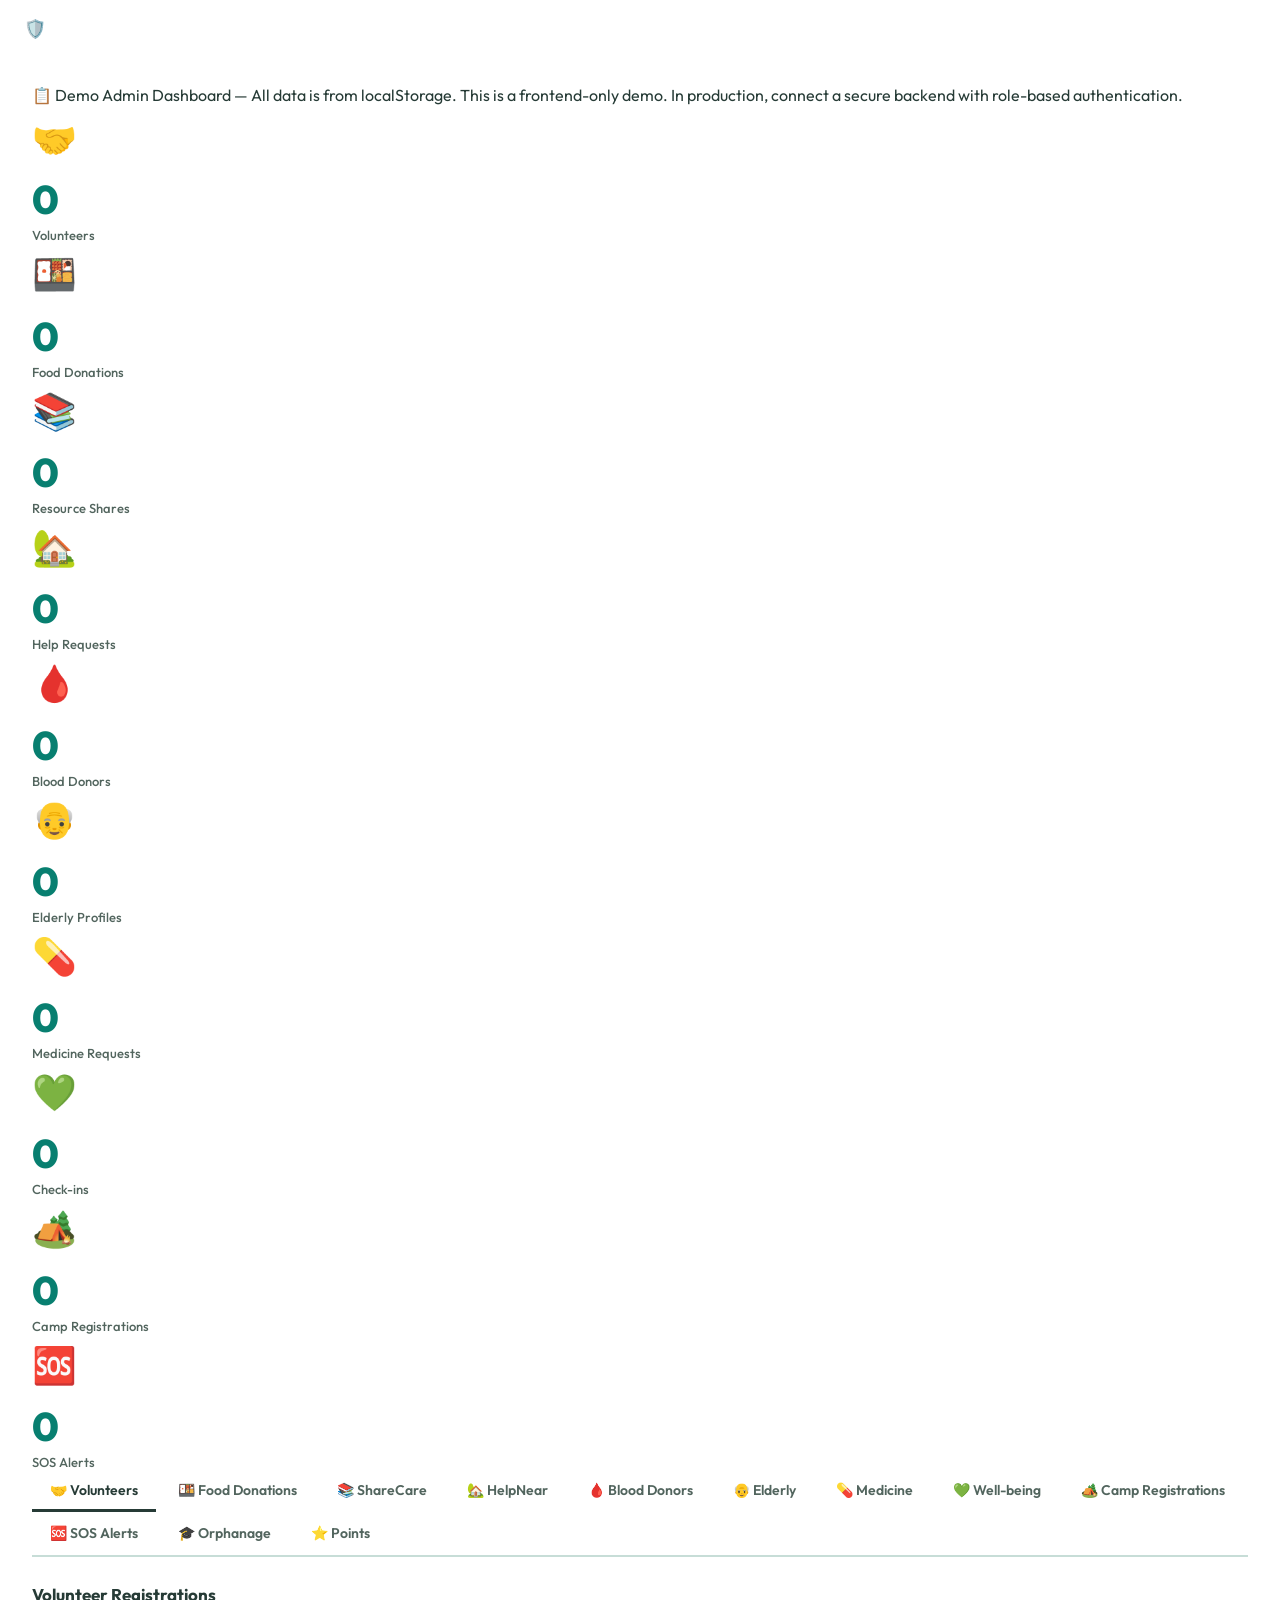
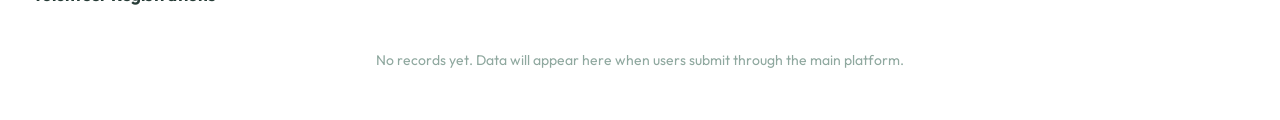
==== admin.html @ 33af8a4d "Add files via upload" ====
<!DOCTYPE html>
<html lang="en">
<head>
    <meta charset="UTF-8">
    <meta name="viewport" content="width=device-width, initial-scale=1.0">
    <title>Admin Dashboard — Community Connect+</title>
    <link href="https://fonts.googleapis.com/css2?family=Outfit:wght@400;600;700;800&display=swap" rel="stylesheet">
    <link rel="stylesheet" href="style.css">
    <style>
        body { background: var(--background); }
        .admin-topbar {
            background: var(--primary-dark);
            color: var(--white);
            padding: 14px 24px;
            display: flex;
            align-items: center;
            justify-content: space-between;
            gap: 16px;
        }
        .admin-topbar h1 { font-size: 18px; font-weight: 800; }
        .admin-topbar a { color: rgba(255,255,255,0.75); text-decoration: none; font-size: 13px; }
        .admin-topbar a:hover { color: var(--secondary); }
        .tab-nav {
            display: flex;
            gap: 4px;
            flex-wrap: wrap;
            margin-bottom: 24px;
            border-bottom: 2px solid var(--gray-200);
            padding-bottom: 2px;
        }
        .tab-btn {
            background: none;
            border: none;
            padding: 10px 18px;
            font-size: 14px;
            font-weight: 600;
            color: var(--gray-600);
            cursor: pointer;
            font-family: var(--font);
            border-bottom: 3px solid transparent;
            margin-bottom: -2px;
            transition: all var(--transition);
        }
        .tab-btn:hover { color: var(--primary); }
        .tab-btn.active { color: var(--primary); border-bottom-color: var(--primary); }
        .tab-panel { display: none; }
        .tab-panel.active { display: block; }
        .record-row {
            display: flex;
            align-items: center;
            gap: 12px;
            padding: 11px 0;
            border-bottom: 1px solid var(--gray-100);
            font-size: 14px;
        }
        .record-row:last-child { border-bottom: none; }
        .record-row .rr-name { font-weight: 600; color: var(--text); min-width: 140px; }
        .record-row .rr-detail { flex: 1; color: var(--gray-600); font-size: 13px; }
        .record-row .rr-date { color: var(--gray-400); font-size: 12px; white-space: nowrap; }
        .status-select {
            padding: 4px 8px;
            border-radius: var(--radius-sm);
            border: 1.5px solid var(--gray-200);
            font-family: var(--font);
            font-size: 12px;
            color: var(--text);
            background: var(--white);
            cursor: pointer;
        }
        .status-select:focus { outline: none; border-color: var(--primary); }
        .empty-records { color: var(--gray-400); text-align: center; padding: 24px; font-size: 14px; }
        .section-heading { font-size: 17px; font-weight: 700; color: var(--primary); margin-bottom: 16px; }
    </style>
</head>
<body>

    <div class="admin-topbar">
        <h1>🛡️ Community Connect+ — Admin Dashboard</h1>
        <a href="index.html">← Back to Main Site</a>
    </div>

    <div class="admin-content" style="padding:24px 32px;">

        <div class="demo-banner">
            📋 Demo Admin Dashboard — All data is from localStorage. This is a frontend-only demo. In production, connect a secure backend with role-based authentication.
        </div>

        <!-- Summary Stats -->
        <div class="admin-stats-grid" id="adminStats"></div>

        <!-- Tab Navigation -->
        <div class="tab-nav" id="adminTabs">
            <button class="tab-btn active" data-tab="volunteers">🤝 Volunteers</button>
            <button class="tab-btn" data-tab="food">🍱 Food Donations</button>
            <button class="tab-btn" data-tab="share">📚 ShareCare</button>
            <button class="tab-btn" data-tab="help">🏡 HelpNear</button>
            <button class="tab-btn" data-tab="blood">🩸 Blood Donors</button>
            <button class="tab-btn" data-tab="elderly">👴 Elderly</button>
            <button class="tab-btn" data-tab="medicine">💊 Medicine</button>
            <button class="tab-btn" data-tab="wellbeing">💚 Well-being</button>
            <button class="tab-btn" data-tab="camps">🏕️ Camp Registrations</button>
            <button class="tab-btn" data-tab="sos">🆘 SOS Alerts</button>
            <button class="tab-btn" data-tab="orphanEdu">🎓 Orphanage</button>
            <button class="tab-btn" data-tab="points">⭐ Points</button>
        </div>

        <div id="tabContent"></div>

    </div>

    <script>
    "use strict";

    const STORAGE_KEYS = {
        volunteers: "cc_volunteers", food: "cc_food", share: "cc_share",
        help: "cc_help", blood: "cc_blood", elderly: "cc_elderly",
        medicine: "cc_medicine", wellbeing: "cc_wellbeing",
        campRegs: "cc_camp_registrations", sos: "cc_sos",
        orphanEdu: "cc_orphan_edu", orphanAct: "cc_orphan_act",
        points: "cc_points", activity: "cc_activity"
    };

    function getStore(key) {
        try { return JSON.parse(localStorage.getItem(key)) || []; } catch { return []; }
    }
    function setStore(key, data) {
        try { localStorage.setItem(key, JSON.stringify(data)); } catch {}
    }
    function getObj(key) {
        try { return JSON.parse(localStorage.getItem(key)) || {}; } catch { return {}; }
    }

    function escapeHtml(str) {
        return String(str || "")
            .replace(/&/g, "&amp;").replace(/</g, "&lt;")
            .replace(/>/g, "&gt;").replace(/"/g, "&quot;");
    }

    function formatDate(iso) {
        try { return new Date(iso).toLocaleDateString("en-IN", { day: "2-digit", month: "short", year: "numeric" }); }
        catch { return iso || "—"; }
    }

    function statusBadge(status) {
        const cls = {
            "Active": "status-available", "Open": "status-open", "Available": "status-available",
            "Pending": "status-pending", "Pending Pickup": "status-pending",
            "Volunteer Assigned": "status-assigned", "Assigned": "status-assigned",
            "In Progress": "status-progress", "Completed": "status-completed",
            "Collected": "status-collected", "Requested": "status-requested",
            "Verified": "status-verified", "Delivered": "status-delivered",
            "Alert Sent": "status-progress", "Under Review": "status-assigned"
        }[status] || "status-pending";
        return `<span class="status-badge ${cls}">${escapeHtml(status)}</span>`;
    }

    // Statuses per module
    const STATUS_OPTIONS = {
        volunteers: ["Active", "Inactive", "Suspended"],
        food:       ["Available", "Requested", "Collected", "Completed"],
        share:      ["Available", "Requested", "Reserved", "Donated"],
        help:       ["Open", "Under Review", "Volunteer Assigned", "In Progress", "Completed", "Cancelled"],
        blood:      ["Active", "Contacted", "Donated", "Inactive"],
        elderly:    ["Active", "Needs Attention", "Inactive"],
        medicine:   ["Pending", "Verified", "Assigned", "Delivered", "Cancelled"],
        wellbeing:  ["Recorded", "Flagged", "Responded"],
        campRegs:   ["Registered", "Attended", "Absent", "Cancelled"],
        sos:        ["Alert Sent", "Responded", "Resolved"],
        orphanEdu:  ["Pending", "Confirmed", "Completed"]
    };

    function renderTable(dataKey, storeKey, columns) {
        const records = getStore(storeKey);
        if (records.length === 0) {
            return '<p class="empty-records">No records yet. Data will appear here when users submit through the main platform.</p>';
        }
        const statuses = STATUS_OPTIONS[dataKey] || [];
        return `
            <div class="admin-table-wrap">
                <table class="admin-table">
                    <thead>
                        <tr>
                            ${columns.map(c => `<th>${c.label}</th>`).join("")}
                            ${statuses.length ? "<th>Status</th><th>Action</th>" : ""}
                        </tr>
                    </thead>
                    <tbody>
                        ${records.map((r, i) => `
                            <tr>
                                ${columns.map(c => `<td>${escapeHtml(c.key === "date" ? formatDate(r[c.key]) : (r[c.key] || "—"))}</td>`).join("")}
                                ${statuses.length ? `
                                    <td>${statusBadge(r.status || "Pending")}</td>
                                    <td>
                                        <select class="status-select" onchange="updateStatus('${storeKey}', ${i}, this.value)">
                                            ${statuses.map(s => `<option value="${s}" ${(r.status || "") === s ? "selected" : ""}>${s}</option>`).join("")}
                                        </select>
                                    </td>
                                ` : ""}
                            </tr>
                        `).join("")}
                    </tbody>
                </table>
                <p style="font-size:12px;color:var(--gray-400);margin-top:12px;">${records.length} record(s) found</p>
            </div>
        `;
    }

    function updateStatus(storeKey, index, newStatus) {
        const records = getStore(storeKey);
        if (records[index]) {
            records[index].status = newStatus;
            records[index].lastUpdated = new Date().toISOString();
            setStore(storeKey, records);
            showAdminToast(`✅ Status updated to: ${newStatus}`);
            renderActiveTab();
        }
    }

    function showAdminToast(msg) {
        let toast = document.getElementById("adminToast");
        if (!toast) {
            toast = document.createElement("div");
            toast.id = "adminToast";
            toast.style.cssText = "position:fixed;bottom:24px;right:24px;background:#2E7D32;color:#fff;padding:12px 20px;border-radius:8px;font-weight:600;font-size:14px;z-index:9999;";
            document.body.appendChild(toast);
        }
        toast.textContent = msg;
        toast.style.opacity = "1";
        setTimeout(() => { toast.style.opacity = "0"; }, 3000);
    }

    const TAB_CONFIGS = {
        volunteers: {
            label: "Volunteer Registrations",
            storeKey: STORAGE_KEYS.volunteers,
            dataKey: "volunteers",
            columns: [
                { label: "Name", key: "name" },
                { label: "Skills", key: "skills" },
                { label: "Availability", key: "availability" },
                { label: "Location", key: "location" },
                { label: "Date", key: "date" }
            ]
        },
        food: {
            label: "Food Donations",
            storeKey: STORAGE_KEYS.food,
            dataKey: "food",
            columns: [
                { label: "Name", key: "name" },
                { label: "Food Type", key: "foodType" },
                { label: "Quantity", key: "quantity" },
                { label: "Pickup Time", key: "pickupTime" },
                { label: "Ref Code", key: "refCode" },
                { label: "Date", key: "date" }
            ]
        },
        share: {
            label: "ShareCare Donations",
            storeKey: STORAGE_KEYS.share,
            dataKey: "share",
            columns: [
                { label: "Name", key: "name" },
                { label: "Item Type", key: "itemType" },
                { label: "Condition", key: "condition" },
                { label: "Location", key: "location" },
                { label: "Date", key: "date" }
            ]
        },
        help: {
            label: "HelpNear Requests",
            storeKey: STORAGE_KEYS.help,
            dataKey: "help",
            columns: [
                { label: "Name", key: "name" },
                { label: "Type", key: "helpType" },
                { label: "Category", key: "category" },
                { label: "Urgency", key: "urgency" },
                { label: "Location", key: "location" },
                { label: "Date", key: "date" }
            ]
        },
        blood: {
            label: "Blood Donor Registrations",
            storeKey: STORAGE_KEYS.blood,
            dataKey: "blood",
            columns: [
                { label: "Name", key: "name" },
                { label: "Blood Group", key: "bloodGroup" },
                { label: "Type", key: "type" },
                { label: "Location", key: "location" },
                { label: "Date", key: "date" }
            ]
        },
        elderly: {
            label: "Elderly Profiles",
            storeKey: STORAGE_KEYS.elderly,
            dataKey: "elderly",
            columns: [
                { label: "Name", key: "name" },
                { label: "Age", key: "age" },
                { label: "Location", key: "location" },
                { label: "Needs", key: "needs" },
                { label: "Date", key: "date" }
            ]
        },
        medicine: {
            label: "Medicine Assistance Requests",
            storeKey: STORAGE_KEYS.medicine,
            dataKey: "medicine",
            columns: [
                { label: "Name", key: "name" },
                { label: "Medicines", key: "medicines" },
                { label: "Urgency", key: "urgency" },
                { label: "Location", key: "location" },
                { label: "Date", key: "date" }
            ]
        },
        wellbeing: {
            label: "Daily Well-being Check-ins",
            storeKey: STORAGE_KEYS.wellbeing,
            dataKey: "wellbeing",
            columns: [
                { label: "Name", key: "name" },
                { label: "Response", key: "response" },
                { label: "Date", key: "date" }
            ]
        },
        camps: {
            label: "Medical Camp Registrations",
            storeKey: STORAGE_KEYS.campRegs,
            dataKey: "campRegs",
            columns: [
                { label: "Name", key: "name" },
                { label: "Camp", key: "campName" },
                { label: "Phone", key: "phone" },
                { label: "Date", key: "date" }
            ]
        },
        sos: {
            label: "SOS Alerts",
            storeKey: STORAGE_KEYS.sos,
            dataKey: "sos",
            columns: [
                { label: "Name", key: "name" },
                { label: "Location", key: "location" },
                { label: "Description", key: "description" },
                { label: "Date", key: "date" }
            ]
        },
        orphanEdu: {
            label: "Orphanage Support",
            storeKey: STORAGE_KEYS.orphanEdu,
            dataKey: "orphanEdu",
            columns: [
                { label: "Sponsor", key: "name" },
                { label: "Sponsorship Type", key: "sponsorshipType" },
                { label: "Note", key: "note" },
                { label: "Date", key: "date" }
            ]
        },
        points: {
            label: "Kindness Points",
            storeKey: STORAGE_KEYS.points,
            dataKey: "points",
            columns: []
        }
    };

    let activeTab = "volunteers";

    function renderActiveTab() {
        const content = document.getElementById("tabContent");
        const cfg = TAB_CONFIGS[activeTab];
        if (!cfg) return;
        if (activeTab === "points") {
            content.innerHTML = renderPointsTable();
        } else {
            content.innerHTML = `<h3 class="section-heading">${cfg.label}</h3>` + renderTable(cfg.dataKey, cfg.storeKey, cfg.columns);
        }
        // Re-attach status selects
    }

    function renderPointsTable() {
        const pts = getObj(STORAGE_KEYS.points);
        const users = Object.entries(pts)
            .filter(([k]) => k !== "__dup")
            .map(([, v]) => v)
            .sort((a, b) => b.total - a.total);
        if (users.length === 0) return '<p class="empty-records">No kindness points records yet.</p>';
        return `
            <h3 class="section-heading">⭐ Kindness Points Leaderboard (All Time)</h3>
            <div class="admin-table-wrap">
                <table class="admin-table">
                    <thead><tr><th>Rank</th><th>Name</th><th>Total Points</th><th>Activities</th></tr></thead>
                    <tbody>
                        ${users.map((u, i) => `
                            <tr>
                                <td>${i < 3 ? ["🥇","🥈","🥉"][i] : "#" + (i+1)}</td>
                                <td><strong>${escapeHtml(u.displayName)}</strong></td>
                                <td><strong style="color:var(--primary);">${u.total}</strong></td>
                                <td>${(u.history || []).length}</td>
                            </tr>
                        `).join("")}
                    </tbody>
                </table>
                <p style="font-size:12px;color:var(--gray-400);margin-top:12px;">${users.length} participant(s)</p>
            </div>
        `;
    }

    function renderAdminStats() {
        const statsEl = document.getElementById("adminStats");
        if (!statsEl) return;
        const stats = [
            { label: "Volunteers", value: getStore(STORAGE_KEYS.volunteers).length, icon: "🤝" },
            { label: "Food Donations", value: getStore(STORAGE_KEYS.food).length, icon: "🍱" },
            { label: "Resource Shares", value: getStore(STORAGE_KEYS.share).length, icon: "📚" },
            { label: "Help Requests", value: getStore(STORAGE_KEYS.help).length, icon: "🏡" },
            { label: "Blood Donors", value: getStore(STORAGE_KEYS.blood).length, icon: "🩸" },
            { label: "Elderly Profiles", value: getStore(STORAGE_KEYS.elderly).length, icon: "👴" },
            { label: "Medicine Requests", value: getStore(STORAGE_KEYS.medicine).length, icon: "💊" },
            { label: "Check-ins", value: getStore(STORAGE_KEYS.wellbeing).length, icon: "💚" },
            { label: "Camp Registrations", value: getStore(STORAGE_KEYS.campRegs).length, icon: "🏕️" },
            { label: "SOS Alerts", value: getStore(STORAGE_KEYS.sos).length, icon: "🆘" }
        ];
        statsEl.innerHTML = stats.map(s => `
            <div class="admin-stat-card">
                <div class="dash-icon">${s.icon}</div>
                <div class="dash-num">${s.value}</div>
                <div class="dash-label">${s.label}</div>
            </div>
        `).join("");
    }

    function setupAdminTabs() {
        document.querySelectorAll(".tab-btn").forEach(btn => {
            btn.addEventListener("click", function() {
                document.querySelectorAll(".tab-btn").forEach(b => b.classList.remove("active"));
                this.classList.add("active");
                activeTab = this.dataset.tab;
                renderActiveTab();
            });
        });
    }

    // Expose updateStatus globally for inline onchange
    window.updateStatus = updateStatus;

    document.addEventListener("DOMContentLoaded", function() {
        renderAdminStats();
        setupAdminTabs();
        renderActiveTab();
    });
    </script>

</body>
</html>
---- style.css ----
/* ===================================================
   COMMUNITY CONNECT — style.css
   Theme: Teal + Warm Yellow + Charcoal
   =================================================== */

/* ---- CSS Variables (Design Tokens) ---- */
:root {
    --teal:        #087f70;
    --teal-dark:   #065e53;
    --teal-light:  #e0f5f2;
    --teal-mid:    #53b5a8;
    --yellow:      #e4a11b;
    --yellow-light:#fff8e7;
    --yellow-dark: #b47c0f;
    --charcoal:    #263b36;
    --charcoal-light: #3d5650;
    --white:       #ffffff;
    --gray-50:     #f3faf7;
    --gray-100:    #e6f5ef;
    --gray-200:    #c7ddd7;
    --gray-400:    #8fa89f;
    --gray-600:    #52655e;
    --danger:      #d63031;
    --success:     #00b894;
    --shadow-sm:   0 2px 8px rgba(0,0,0,0.08);
    --shadow-md:   0 4px 20px rgba(0,0,0,0.10);
    --shadow-lg:   0 8px 40px rgba(0,0,0,0.14);
    --radius:      14px;
    --radius-sm:   8px;
    --radius-lg:   20px;
    --transition:  0.25s cubic-bezier(0.4, 0, 0.2, 1);
    --font:        'Outfit', Arial, Helvetica, sans-serif;
}

/* ---- Dark Mode Variables ---- */
body.dark-mode {
    --white:       #1a2420;
    --gray-50:     #111c19;
    --gray-100:    #1d2d29;
    --gray-200:    #2e4038;
    --charcoal:    #e6f5ef;
    --charcoal-light: #c7ddd7;
    --gray-600:    #8fa89f;
    --shadow-sm:   0 2px 8px rgba(0,0,0,0.30);
    --shadow-md:   0 4px 20px rgba(0,0,0,0.35);
    --shadow-lg:   0 8px 40px rgba(0,0,0,0.40);
}

/* ---- Elderly Mode ---- */
body.elderly-mode {
    font-size: 120% !important;
    line-height: 1.9 !important;
}
body.elderly-mode .button,
body.elderly-mode button {
    font-size: 1.1rem !important;
    padding: 14px 24px !important;
    min-height: 52px !important;
}
body.elderly-mode input,
body.elderly-mode select,
body.elderly-mode textarea {
    font-size: 1.1rem !important;
    padding: 14px !important;
}
body.elderly-mode label {
    font-size: 1.05rem !important;
}
body.elderly-mode .card h3 {
    font-size: 1.4rem !important;
}
body.elderly-mode nav a {
    font-size: 1.1rem !important;
}

/* ---- Base Reset ---- */
*, *::before, *::after {
    margin: 0;
    padding: 0;
    box-sizing: border-box;
}

html {
    scroll-behavior: smooth;
    scroll-padding-top: 80px;
}

body {
    font-family: var(--font);
    background: var(--gray-50);
    color: var(--charcoal);
    line-height: 1.65;
    overflow-x: hidden;
    transition: background var(--transition), color var(--transition);
}

img { max-width: 100%; display: block; }

/* ---- Skip Link ---- */
.skip-link {
    position: absolute;
    top: -50px;
    left: 16px;
    background: var(--teal);
    color: var(--white);
    padding: 10px 18px;
    border-radius: var(--radius-sm);
    font-weight: 700;
    z-index: 9999;
    transition: top 0.2s;
    text-decoration: none;
}
.skip-link:focus { top: 16px; }

/* ---- Focus Styles ---- */
:focus-visible {
    outline: 3px solid var(--yellow);
    outline-offset: 3px;
    border-radius: 4px;
}

/* ====================================================
   TOP BAR
   ==================================================== */
.top-bar {
    background: var(--charcoal);
    color: var(--white);
    display: flex;
    align-items: center;
    justify-content: space-between;
    padding: 8px 5%;
    font-size: 13px;
    flex-wrap: wrap;
    gap: 8px;
}
body.dark-mode .top-bar {
    background: #0a1512;
}
.top-bar-text {
    opacity: 0.85;
    font-weight: 500;
}
.top-bar-controls {
    display: flex;
    gap: 8px;
}
.elderly-btn, .dark-btn {
    background: rgba(255,255,255,0.12);
    color: var(--white);
    border: 1px solid rgba(255,255,255,0.25);
    border-radius: 20px;
    padding: 5px 14px;
    font-size: 12px;
    cursor: pointer;
    transition: background var(--transition);
    font-family: var(--font);
}
.elderly-btn:hover, .dark-btn:hover {
    background: rgba(255,255,255,0.22);
}
.elderly-btn.active, .dark-btn.active {
    background: var(--yellow);
    color: #1a1a1a;
    border-color: var(--yellow);
    font-weight: 700;
}

/* ====================================================
   HEADER / NAVIGATION
   ==================================================== */
header {
    background: var(--teal);
    color: var(--white);
    padding: 0 5%;
    display: flex;
    justify-content: space-between;
    align-items: center;
    gap: 16px;
    position: sticky;
    top: 0;
    z-index: 900;
    box-shadow: 0 2px 16px rgba(0,0,0,0.18);
    min-height: 64px;
}
.logo-link {
    text-decoration: none;
    color: var(--white);
}
header h1 {
    font-size: 22px;
    font-weight: 800;
    letter-spacing: -0.3px;
    white-space: nowrap;
}
nav {
    display: flex;
    flex-wrap: wrap;
    gap: 4px;
    align-items: center;
}
nav a {
    color: rgba(255,255,255,0.9);
    text-decoration: none;
    font-weight: 600;
    font-size: 14px;
    padding: 8px 14px;
    border-radius: var(--radius-sm);
    transition: background var(--transition), color var(--transition);
}
nav a:hover {
    background: rgba(255,255,255,0.15);
    color: var(--white);
}
/* Hamburger */
.hamburger {
    display: none;
    flex-direction: column;
    justify-content: space-between;
    width: 28px;
    height: 20px;
    background: none;
    border: none;
    cursor: pointer;
    padding: 0;
}
.hamburger span {
    display: block;
    height: 3px;
    background: var(--white);
    border-radius: 3px;
    transition: all 0.3s;
}

/* ====================================================
   HERO SECTION
   ==================================================== */
.hero {
    min-height: 90vh;
    display: flex;
    align-items: center;
    justify-content: center;
    text-align: center;
    padding: 80px 20px;
    background: linear-gradient(135deg, #044e45 0%, #087f70 40%, #0aaf9a 70%, #53b5a8 100%);
    position: relative;
    overflow: hidden;
}
.hero-bg-shapes {
    position: absolute;
    inset: 0;
    pointer-events: none;
}
.shape {
    position: absolute;
    border-radius: 50%;
    opacity: 0.08;
}
.shape-1 {
    width: 600px; height: 600px;
    background: var(--yellow);
    top: -200px; right: -100px;
    animation: float1 8s ease-in-out infinite;
}
.shape-2 {
    width: 350px; height: 350px;
    background: var(--white);
    bottom: -100px; left: -80px;
    animation: float2 10s ease-in-out infinite;
}
.shape-3 {
    width: 200px; height: 200px;
    background: var(--yellow);
    top: 40%; left: 15%;
    animation: float1 12s ease-in-out infinite reverse;
}
@keyframes float1 {
    0%, 100% { transform: translateY(0) rotate(0deg); }
    50% { transform: translateY(-30px) rotate(5deg); }
}
@keyframes float2 {
    0%, 100% { transform: translateY(0) rotate(0deg); }
    50% { transform: translateY(25px) rotate(-5deg); }
}
.hero-content {
    max-width: 820px;
    position: relative;
    z-index: 1;
}
.hero-badge {
    display: inline-block;
    background: rgba(255,255,255,0.15);
    color: var(--white);
    border: 1px solid rgba(255,255,255,0.30);
    border-radius: 30px;
    padding: 7px 22px;
    font-size: 14px;
    font-weight: 600;
    margin-bottom: 24px;
    backdrop-filter: blur(4px);
    letter-spacing: 0.5px;
}
.hero-content h2 {
    font-size: clamp(34px, 5.5vw, 58px);
    color: var(--white);
    margin-bottom: 20px;
    line-height: 1.15;
    font-weight: 800;
    letter-spacing: -1px;
}
.hero-highlight {
    color: var(--yellow);
    text-shadow: 0 0 30px rgba(228,161,27,0.4);
}
.hero-content p {
    font-size: clamp(16px, 2vw, 20px);
    color: rgba(255,255,255,0.88);
    margin-bottom: 36px;
    max-width: 600px;
    margin-left: auto;
    margin-right: auto;
}
.hero-buttons {
    display: flex;
    gap: 16px;
    justify-content: center;
    flex-wrap: wrap;
    margin-bottom: 52px;
}
.hero-stats {
    display: flex;
    justify-content: center;
    gap: 48px;
    flex-wrap: wrap;
}
.stat {
    display: flex;
    flex-direction: column;
    align-items: center;
}
.stat-num {
    font-size: 38px;
    font-weight: 800;
    color: var(--yellow);
    line-height: 1;
    transition: all 0.5s;
}
.stat-label {
    font-size: 13px;
    color: rgba(255,255,255,0.75);
    margin-top: 6px;
    font-weight: 500;
    text-transform: uppercase;
    letter-spacing: 1px;
}

/* ====================================================
   BUTTONS
   ==================================================== */
.button {
    display: inline-flex;
    align-items: center;
    justify-content: center;
    gap: 8px;
    background: var(--teal);
    color: var(--white);
    padding: 12px 22px;
    border: none;
    border-radius: var(--radius-sm);
    font-size: 15px;
    font-weight: 600;
    text-decoration: none;
    cursor: pointer;
    transition: all var(--transition);
    font-family: var(--font);
    letter-spacing: 0.2px;
    white-space: nowrap;
}
.button:hover {
    background: var(--teal-dark);
    transform: translateY(-2px);
    box-shadow: 0 6px 20px rgba(8,127,112,0.35);
}
.button:active {
    transform: translateY(0);
}
.button-primary {
    background: var(--yellow);
    color: #1a1a1a;
}
.button-primary:hover {
    background: var(--yellow-dark);
    box-shadow: 0 6px 20px rgba(228,161,27,0.40);
}
.button-secondary {
    background: rgba(255,255,255,0.15);
    color: var(--white);
    border: 2px solid rgba(255,255,255,0.60);
    backdrop-filter: blur(4px);
}
.button-secondary:hover {
    background: rgba(255,255,255,0.25);
    box-shadow: none;
}
.button-outline {
    background: transparent;
    color: var(--teal);
    border: 2px solid var(--teal);
}
.button-outline:hover {
    background: var(--teal-light);
    box-shadow: none;
}
body.dark-mode .button-outline {
    color: var(--teal-mid);
    border-color: var(--teal-mid);
}
.btn-danger {
    background: var(--danger) !important;
}
.btn-danger:hover {
    background: #b02020 !important;
}

/* ====================================================
   SECTIONS
   ==================================================== */
.section {
    padding: 80px 6%;
    scroll-margin-top: 30px;
}
.section-inner {
    max-width: 1100px;
    margin: 0 auto;
}
.section-title {
    text-align: center;
    color: var(--teal);
    font-size: clamp(26px, 3.5vw, 36px);
    margin-bottom: 14px;
    font-weight: 800;
    letter-spacing: -0.5px;
}
body.dark-mode .section-title {
    color: var(--teal-mid);
}
.section-subtitle {
    text-align: center;
    color: var(--gray-600);
    font-size: 17px;
    margin-bottom: 40px;
}

/* ====================================================
   ABOUT SECTION
   ==================================================== */
.about-grid {
    display: grid;
    grid-template-columns: 1fr 1fr;
    gap: 50px;
    align-items: center;
    max-width: 1000px;
    margin: 0 auto;
}
.about-text {
    font-size: 17px;
    color: var(--charcoal);
    margin-bottom: 16px;
    line-height: 1.75;
}
body.dark-mode .about-text { color: var(--charcoal); }
.about-values {
    display: flex;
    flex-wrap: wrap;
    gap: 12px;
}
.value-chip {
    background: var(--teal-light);
    color: var(--teal-dark);
    border: 1px solid rgba(8,127,112,0.2);
    border-radius: 30px;
    padding: 8px 18px;
    font-size: 14px;
    font-weight: 600;
    transition: all var(--transition);
}
.value-chip:hover {
    background: var(--teal);
    color: var(--white);
    transform: scale(1.05);
}
body.dark-mode .value-chip {
    background: #1d3530;
    color: var(--teal-mid);
    border-color: #2e5048;
}

/* ====================================================
   SMART HELP MATCHER
   ==================================================== */
.matcher-section {
    background: linear-gradient(135deg, var(--gray-100) 0%, var(--yellow-light) 100%);
}
body.dark-mode .matcher-section {
    background: linear-gradient(135deg, #111c19 0%, #1a1a0d 100%);
}
.matcher-box {
    max-width: 700px;
    margin: 0 auto;
}
.matcher-question {
    font-size: 20px;
    font-weight: 700;
    color: var(--charcoal);
    margin-bottom: 20px;
    text-align: center;
}
.matcher-options {
    display: grid;
    grid-template-columns: 1fr 1fr;
    gap: 12px;
}
.matcher-opt {
    background: var(--white);
    color: var(--charcoal);
    border: 2px solid var(--gray-200);
    border-radius: var(--radius);
    padding: 16px 20px;
    font-size: 15px;
    font-weight: 600;
    cursor: pointer;
    text-align: left;
    transition: all var(--transition);
    font-family: var(--font);
    box-shadow: var(--shadow-sm);
}
.matcher-opt:hover {
    border-color: var(--teal);
    background: var(--teal-light);
    color: var(--teal-dark);
    transform: translateY(-2px);
    box-shadow: var(--shadow-md);
}
.matcher-opt.selected {
    border-color: var(--teal);
    background: var(--teal);
    color: var(--white);
}
body.dark-mode .matcher-opt {
    background: #1d2d29;
    border-color: #2e4038;
    color: var(--charcoal);
}
body.dark-mode .matcher-opt:hover {
    background: #253530;
    border-color: var(--teal-mid);
    color: var(--teal-mid);
}
.matcher-result {
    margin-top: 28px;
    background: var(--white);
    border-radius: var(--radius);
    padding: 0;
    overflow: hidden;
    transition: all var(--transition);
}
.matcher-result:not(:empty) {
    padding: 28px;
    box-shadow: var(--shadow-md);
    border: 2px solid var(--teal-light);
    animation: fadeIn 0.4s ease;
}
body.dark-mode .matcher-result:not(:empty) {
    background: #1d2d29;
    border-color: #2e4038;
}
.matcher-result h3 {
    color: var(--teal);
    font-size: 20px;
    margin-bottom: 10px;
}
.matcher-result p {
    color: var(--charcoal);
    margin-bottom: 16px;
}
.matcher-link {
    display: inline-block;
    background: var(--teal);
    color: var(--white) !important;
    padding: 10px 22px;
    border-radius: var(--radius-sm);
    text-decoration: none;
    font-weight: 600;
    font-size: 14px;
    transition: all var(--transition);
    margin-top: 6px;
}
.matcher-link:hover {
    background: var(--teal-dark);
    transform: translateY(-2px);
}
.matcher-open-btn {
    background: var(--yellow);
    color: #1a1a1a;
    border: none;
    border-radius: var(--radius-sm);
    padding: 10px 22px;
    font-size: 14px;
    font-weight: 600;
    cursor: pointer;
    margin-top: 12px;
    margin-left: 10px;
    transition: all var(--transition);
    font-family: var(--font);
}
.matcher-open-btn:hover {
    background: var(--yellow-dark);
    transform: translateY(-2px);
}

/* ====================================================
   MODULE CARDS
   ==================================================== */
.cards {
    display: grid;
    grid-template-columns: repeat(auto-fit, minmax(240px, 1fr));
    gap: 24px;
}
.card {
    background: var(--white);
    padding: 28px 24px;
    border-radius: var(--radius);
    box-shadow: var(--shadow-sm);
    border: 1px solid var(--gray-100);
    transition: transform var(--transition), box-shadow var(--transition), border-color var(--transition);
    display: flex;
    flex-direction: column;
    position: relative;
    overflow: hidden;
}
.card::before {
    content: '';
    position: absolute;
    top: 0; left: 0; right: 0;
    height: 4px;
    background: var(--teal);
    transform: scaleX(0);
    transform-origin: left;
    transition: transform var(--transition);
}
.card:hover::before { transform: scaleX(1); }
.card:hover {
    transform: translateY(-6px);
    box-shadow: var(--shadow-lg);
    border-color: var(--teal-light);
}
body.dark-mode .card {
    background: #1d2d29;
    border-color: #2e4038;
}
.card-icon {
    font-size: 44px;
    margin-bottom: 14px;
    display: block;
    line-height: 1;
    transition: transform 0.3s;
}
.card:hover .card-icon { transform: scale(1.15) rotate(-5deg); }
.card-badge {
    display: inline-block;
    font-size: 11px;
    font-weight: 700;
    text-transform: uppercase;
    letter-spacing: 1px;
    border-radius: 20px;
    padding: 3px 10px;
    margin-bottom: 10px;
    align-self: flex-start;
}
.volunteer-badge { background: #dff5f2; color: #065e53; }
.food-badge      { background: #fef9e7; color: #8a5e00; }
.share-badge     { background: #e8f4ff; color: #1a5fa8; }
.help-badge      { background: #fde8ec; color: #9b2335; }
.blood-badge     { background: #fde8e8; color: #a82323; }
.card h3 {
    color: var(--charcoal);
    font-size: 20px;
    margin-bottom: 10px;
    font-weight: 700;
}
body.dark-mode .card h3 { color: var(--charcoal); }
.card p {
    color: var(--gray-600);
    font-size: 15px;
    line-height: 1.6;
    margin-bottom: 16px;
    flex: 1;
}
.card-meta {
    display: flex;
    gap: 8px;
    flex-wrap: wrap;
    margin-bottom: 18px;
}
.meta-tag {
    background: var(--gray-100);
    color: var(--gray-600);
    border-radius: 20px;
    padding: 4px 10px;
    font-size: 12px;
    font-weight: 600;
}
body.dark-mode .meta-tag {
    background: #253530;
    color: #8fa89f;
}
.card-btn {
    width: 100%;
    margin-top: auto;
}

/* ====================================================
   HOW IT WORKS
   ==================================================== */
.how-section {
    background: var(--gray-100);
}
body.dark-mode .how-section {
    background: #111c19;
}
.how-steps {
    display: flex;
    align-items: center;
    justify-content: center;
    gap: 0;
    max-width: 1000px;
    margin: 0 auto;
    flex-wrap: wrap;
}
.how-step {
    text-align: center;
    padding: 30px 20px;
    flex: 1;
    min-width: 160px;
}
.step-number {
    font-size: 13px;
    font-weight: 800;
    color: var(--teal);
    letter-spacing: 2px;
    margin-bottom: 10px;
    opacity: 0.7;
}
.step-icon {
    font-size: 42px;
    margin-bottom: 12px;
    display: block;
}
.how-step h3 {
    color: var(--charcoal);
    font-size: 18px;
    margin-bottom: 8px;
    font-weight: 700;
}
.how-step p {
    color: var(--gray-600);
    font-size: 14px;
    line-height: 1.6;
}
.how-connector {
    width: 40px;
    height: 2px;
    background: linear-gradient(to right, var(--teal), var(--yellow));
    border-radius: 2px;
    flex-shrink: 0;
}

/* ====================================================
   KINDNESS POINTS
   ==================================================== */
.kindness-section {
    background: linear-gradient(135deg, var(--charcoal) 0%, var(--charcoal-light) 100%);
}
.kindness-section .section-title {
    color: var(--yellow);
}
.kindness-section .section-subtitle {
    color: rgba(255,255,255,0.7);
}
.kindness-layout {
    display: grid;
    grid-template-columns: 1fr 1fr;
    gap: 32px;
    margin-top: 10px;
}
.kindness-card, .leaderboard-card {
    background: rgba(255,255,255,0.06);
    border: 1px solid rgba(255,255,255,0.12);
    border-radius: var(--radius);
    padding: 32px;
    backdrop-filter: blur(8px);
}
.points-display {
    display: flex;
    justify-content: center;
    margin-bottom: 24px;
}
.points-circle {
    width: 150px;
    height: 150px;
    border-radius: 50%;
    background: conic-gradient(var(--yellow) 0%, rgba(255,255,255,0.1) 0%);
    border: 5px solid var(--yellow);
    display: flex;
    flex-direction: column;
    align-items: center;
    justify-content: center;
    box-shadow: 0 0 40px rgba(228,161,27,0.3);
    transition: all 0.5s;
}
.points-num {
    font-size: 42px;
    font-weight: 800;
    color: var(--yellow);
    line-height: 1;
}
.points-label {
    font-size: 11px;
    color: rgba(255,255,255,0.7);
    text-transform: uppercase;
    letter-spacing: 1px;
    margin-top: 4px;
}
.points-breakdown {
    margin-bottom: 20px;
}
.points-empty {
    color: rgba(255,255,255,0.5);
    text-align: center;
    font-size: 14px;
    padding: 10px 0;
}
.points-item {
    display: flex;
    justify-content: space-between;
    align-items: center;
    padding: 8px 0;
    border-bottom: 1px solid rgba(255,255,255,0.08);
    font-size: 14px;
    color: rgba(255,255,255,0.85);
}
.points-item .pts {
    color: var(--yellow);
    font-weight: 700;
    font-size: 15px;
}
.leaderboard-card h3 {
    color: var(--yellow);
    margin-bottom: 20px;
    font-size: 18px;
}
.leaderboard {
    display: flex;
    flex-direction: column;
    gap: 10px;
}
.leaderboard-item {
    display: flex;
    align-items: center;
    gap: 14px;
    padding: 12px 16px;
    background: rgba(255,255,255,0.06);
    border-radius: var(--radius-sm);
    border: 1px solid rgba(255,255,255,0.08);
    transition: all var(--transition);
}
.leaderboard-item:hover {
    background: rgba(255,255,255,0.10);
    transform: translateX(4px);
}
.lb-rank {
    font-size: 18px;
    font-weight: 800;
    color: rgba(255,255,255,0.4);
    min-width: 28px;
}
.lb-rank-1 { color: gold; }
.lb-rank-2 { color: silver; }
.lb-rank-3 { color: #cd7f32; }
.lb-name {
    flex: 1;
    font-weight: 600;
    color: rgba(255,255,255,0.9);
    font-size: 15px;
}
.lb-points {
    font-size: 16px;
    font-weight: 800;
    color: var(--yellow);
}
.empty-state {
    color: rgba(255,255,255,0.4);
    text-align: center;
    font-size: 14px;
    padding: 16px;
}

/* ====================================================
   IMPACT DASHBOARD
   ==================================================== */
.dashboard-section {
    background: var(--gray-50);
}
body.dark-mode .dashboard-section {
    background: var(--gray-50);
}
.dashboard-grid {
    display: grid;
    grid-template-columns: repeat(auto-fit, minmax(170px, 1fr));
    gap: 20px;
    margin-bottom: 40px;
}
.dash-card {
    background: var(--white);
    border-radius: var(--radius);
    padding: 28px 20px;
    text-align: center;
    box-shadow: var(--shadow-sm);
    border: 1px solid var(--gray-100);
    transition: transform var(--transition), box-shadow var(--transition);
    position: relative;
    overflow: hidden;
}
.dash-card::after {
    content: '';
    position: absolute;
    bottom: 0; left: 0; right: 0;
    height: 3px;
    background: linear-gradient(to right, var(--teal), var(--teal-mid));
}
.dash-card:hover {
    transform: translateY(-4px);
    box-shadow: var(--shadow-md);
}
.dash-total::after {
    background: linear-gradient(to right, var(--yellow), var(--yellow-dark));
}
body.dark-mode .dash-card {
    background: #1d2d29;
    border-color: #2e4038;
}
.dash-icon {
    font-size: 36px;
    margin-bottom: 12px;
    display: block;
}
.dash-num {
    font-size: 40px;
    font-weight: 800;
    color: var(--teal);
    line-height: 1;
    margin-bottom: 8px;
    transition: all 0.5s;
}
.dash-total .dash-num {
    color: var(--yellow-dark);
}
.dash-label {
    font-size: 13px;
    color: var(--gray-600);
    font-weight: 500;
    line-height: 1.3;
}
.activity-feed {
    background: var(--white);
    border-radius: var(--radius);
    padding: 28px;
    box-shadow: var(--shadow-sm);
    border: 1px solid var(--gray-100);
}
body.dark-mode .activity-feed {
    background: #1d2d29;
    border-color: #2e4038;
}
.activity-feed h3 {
    color: var(--charcoal);
    margin-bottom: 16px;
    font-size: 18px;
    font-weight: 700;
}
.feed-list {
    list-style: none;
    display: flex;
    flex-direction: column;
    gap: 10px;
    margin-bottom: 20px;
    max-height: 300px;
    overflow-y: auto;
}
.feed-item {
    display: flex;
    align-items: center;
    gap: 12px;
    padding: 10px 14px;
    background: var(--gray-50);
    border-radius: var(--radius-sm);
    font-size: 14px;
    animation: fadeIn 0.4s ease;
    border-left: 3px solid var(--teal);
}
body.dark-mode .feed-item {
    background: #253530;
    border-left-color: var(--teal-mid);
}
.feed-icon { font-size: 20px; }
.feed-text { flex: 1; color: var(--charcoal); }
.feed-time { color: var(--gray-400); font-size: 12px; white-space: nowrap; }

/* ====================================================
   LOOKUP RESULT
   ==================================================== */
.lookup-result {
    margin-top: 20px;
}
.lookup-found {
    background: var(--teal-light);
    border-radius: var(--radius-sm);
    padding: 18px;
    border: 1px solid rgba(8,127,112,0.2);
}
.lookup-found h3 {
    color: var(--teal-dark);
    margin-bottom: 8px;
}
.lookup-not-found {
    background: #fde8e8;
    border-radius: var(--radius-sm);
    padding: 14px;
    color: var(--danger);
    font-weight: 600;
}

/* ====================================================
   FORM SECTION
   ==================================================== */
.form-box {
    max-width: 600px;
    margin: auto;
    background: var(--white);
    padding: 36px;
    border-radius: var(--radius);
    box-shadow: var(--shadow-md);
    border: 1px solid var(--gray-100);
}
body.dark-mode .form-box {
    background: #1d2d29;
    border-color: #2e4038;
}
.form-box label, .modal label {
    display: block;
    margin-top: 18px;
    font-weight: 700;
    font-size: 14px;
    color: var(--charcoal);
    margin-bottom: 6px;
}
.form-box input,
.form-box select,
.form-box textarea,
.modal input,
.modal select,
.modal textarea {
    display: block;
    width: 100%;
    padding: 12px 14px;
    border: 1.5px solid var(--gray-200);
    border-radius: var(--radius-sm);
    font-size: 15px;
    background: var(--white);
    color: var(--charcoal);
    font-family: var(--font);
    transition: border-color var(--transition), box-shadow var(--transition);
    margin-top: 4px;
}
body.dark-mode .form-box input,
body.dark-mode .form-box select,
body.dark-mode .form-box textarea,
body.dark-mode .modal input,
body.dark-mode .modal select,
body.dark-mode .modal textarea {
    background: #253530;
    border-color: #3a5548;
    color: #d0e8e0;
}
.form-box input:focus,
.form-box select:focus,
.form-box textarea:focus,
.modal input:focus,
.modal select:focus,
.modal textarea:focus {
    outline: none;
    border-color: var(--teal);
    box-shadow: 0 0 0 3px rgba(8,127,112,0.15);
}
.form-box textarea, .modal textarea {
    min-height: 110px;
    resize: vertical;
}
.form-box button[type="submit"], .modal button[type="submit"] {
    margin-top: 24px;
    width: 100%;
    padding: 14px;
    font-size: 16px;
}
#message, .form-msg {
    margin-top: 16px;
    font-weight: 700;
    font-size: 15px;
    padding: 10px 14px;
    border-radius: var(--radius-sm);
    display: none;
}
#message.success, .form-msg.success {
    background: #d4fae8;
    color: #065e53;
    display: block;
}
#message.error, .form-msg.error {
    background: #fde8e8;
    color: var(--danger);
    display: block;
}
.notice {
    max-width: 600px;
    margin: 18px auto 0;
    font-size: 13px;
    text-align: center;
    color: var(--gray-600);
    background: var(--yellow-light);
    padding: 10px 16px;
    border-radius: var(--radius-sm);
    border: 1px solid rgba(228,161,27,0.2);
}

/* ====================================================
   MODALS
   ==================================================== */
.modal-overlay {
    display: none;
    position: fixed;
    inset: 0;
    background: rgba(0,0,0,0.55);
    z-index: 1000;
    align-items: center;
    justify-content: center;
    padding: 20px;
    backdrop-filter: blur(4px);
    animation: fadeIn 0.2s ease;
}
.modal-overlay.active {
    display: flex;
}
.modal {
    background: var(--white);
    border-radius: var(--radius-lg);
    padding: 40px;
    max-width: 560px;
    width: 100%;
    max-height: 90vh;
    overflow-y: auto;
    position: relative;
    box-shadow: var(--shadow-lg);
    animation: slideUp 0.3s ease;
}
body.dark-mode .modal {
    background: #1d2d29;
}
.modal-sm {
    max-width: 420px;
}
.modal-close {
    position: absolute;
    top: 16px; right: 16px;
    background: var(--gray-100);
    border: none;
    border-radius: 50%;
    width: 36px; height: 36px;
    font-size: 16px;
    cursor: pointer;
    display: flex;
    align-items: center;
    justify-content: center;
    transition: all var(--transition);
    color: var(--charcoal);
}
.modal-close:hover {
    background: var(--danger);
    color: var(--white);
    transform: rotate(90deg);
}
body.dark-mode .modal-close {
    background: #2e4038;
    color: #d0e8e0;
}
.modal-icon {
    font-size: 52px;
    margin-bottom: 14px;
    display: block;
    text-align: center;
}
.modal h2 {
    text-align: center;
    font-size: 24px;
    font-weight: 800;
    color: var(--teal);
    margin-bottom: 10px;
}
body.dark-mode .modal h2 {
    color: var(--teal-mid);
}
.modal-desc {
    text-align: center;
    color: var(--gray-600);
    font-size: 15px;
    margin-bottom: 8px;
}
.privacy-notice {
    background: var(--yellow-light);
    border: 1px solid rgba(228,161,27,0.25);
    border-radius: var(--radius-sm);
    padding: 12px 16px;
    font-size: 13px;
    color: #6b4a00;
    margin-bottom: 8px;
    line-height: 1.5;
}
body.dark-mode .privacy-notice {
    background: #2a2200;
    color: #e4a11b;
    border-color: rgba(228,161,27,0.2);
}
.confirm-buttons {
    display: flex;
    gap: 12px;
    margin-top: 20px;
}

/* ====================================================
   QR CODE
   ==================================================== */
.qr-section {
    margin-top: 28px;
    text-align: center;
    padding: 24px;
    background: var(--gray-100);
    border-radius: var(--radius);
    border: 2px dashed var(--teal);
    animation: fadeIn 0.5s ease;
}
body.dark-mode .qr-section {
    background: #253530;
    border-color: var(--teal-mid);
}
.qr-section h3 {
    color: var(--teal);
    margin-bottom: 10px;
    font-size: 18px;
}
.qr-code-display {
    display: inline-block;
    margin: 16px auto;
    padding: 12px;
    background: var(--white);
    border-radius: var(--radius-sm);
    box-shadow: var(--shadow-sm);
}
.qr-code-display canvas {
    display: block;
}
.qr-ref {
    font-size: 12px;
    color: var(--gray-600);
    margin-top: 8px;
    font-family: monospace;
}

/* ====================================================
   TOAST
   ==================================================== */
.toast {
    position: fixed;
    bottom: 28px; right: 28px;
    background: var(--charcoal);
    color: var(--white);
    padding: 14px 22px;
    border-radius: var(--radius-sm);
    font-size: 15px;
    font-weight: 600;
    box-shadow: var(--shadow-lg);
    z-index: 2000;
    transform: translateY(100px);
    opacity: 0;
    transition: all 0.4s cubic-bezier(0.4,0,0.2,1);
    pointer-events: none;
    max-width: 380px;
    display: flex;
    align-items: center;
    gap: 10px;
}
.toast.show {
    transform: translateY(0);
    opacity: 1;
}
.toast.toast-success { background: var(--success); }
.toast.toast-error   { background: var(--danger); }
.toast.toast-info    { background: var(--teal); }
.toast.toast-points  { background: var(--yellow-dark); color: var(--white); }

/* ====================================================
   FOOTER
   ==================================================== */
footer {
    background: #04312a;
    color: rgba(255,255,255,0.85);
    padding: 50px 6%;
}
.footer-inner {
    display: grid;
    grid-template-columns: 1fr 1fr 1fr;
    gap: 40px;
    max-width: 1100px;
    margin: 0 auto;
    align-items: start;
}
.footer-brand h3 {
    font-size: 20px;
    font-weight: 800;
    color: var(--white);
    margin-bottom: 8px;
}
.footer-brand p {
    color: rgba(255,255,255,0.6);
    font-size: 14px;
}
.footer-links {
    display: flex;
    flex-direction: column;
    gap: 10px;
}
.footer-links a {
    color: rgba(255,255,255,0.7);
    text-decoration: none;
    font-size: 14px;
    transition: color var(--transition);
}
.footer-links a:hover { color: var(--yellow); }
.footer-info p {
    font-size: 13px;
    color: rgba(255,255,255,0.5);
    margin-bottom: 4px;
}

/* ====================================================
   ANIMATIONS
   ==================================================== */
@keyframes fadeIn {
    from { opacity: 0; }
    to   { opacity: 1; }
}
@keyframes slideUp {
    from { opacity: 0; transform: translateY(30px); }
    to   { opacity: 1; transform: translateY(0); }
}
@keyframes countUp {
    from { opacity: 0; transform: scale(0.8); }
    to   { opacity: 1; transform: scale(1); }
}

/* ====================================================
   RESPONSIVE
   ==================================================== */
@media (max-width: 900px) {
    .about-grid {
        grid-template-columns: 1fr;
        gap: 30px;
    }
    .kindness-layout {
        grid-template-columns: 1fr;
    }
    .footer-inner {
        grid-template-columns: 1fr 1fr;
        gap: 28px;
    }
    .how-connector { display: none; }
    .how-steps { gap: 16px; }
}

@media (max-width: 700px) {
    .hamburger { display: flex; }
    nav {
        display: none;
        flex-direction: column;
        position: absolute;
        top: 64px; left: 0; right: 0;
        background: var(--teal-dark);
        padding: 16px 5%;
        gap: 4px;
        box-shadow: var(--shadow-md);
        z-index: 800;
    }
    nav.open { display: flex; }
    nav a { padding: 12px 16px; font-size: 16px; }
    .top-bar { font-size: 11px; }
    .hero { min-height: 80vh; padding: 60px 18px; }
    .hero-content h2 { font-size: 32px; }
    .hero-stats { gap: 28px; }
    .section { padding: 55px 5%; }
    .cards { grid-template-columns: 1fr; }
    .matcher-options { grid-template-columns: 1fr; }
    .dashboard-grid { grid-template-columns: repeat(2, 1fr); }
    .footer-inner { grid-template-columns: 1fr; gap: 24px; }
    .modal { padding: 28px 20px; }
    .form-box { padding: 24px 18px; }
    .hero-buttons { flex-direction: column; align-items: center; }
    .confirm-buttons { flex-direction: column; }
    .toast { right: 16px; left: 16px; bottom: 16px; max-width: none; }
}

@media (max-width: 400px) {
    .dashboard-grid { grid-template-columns: 1fr; }
}

/* ====================================================
   PRINT STYLES
   ==================================================== */
@media print {
    header, footer, .top-bar, .modal-close, .button:not(.print-keep),
    .hamburger, nav, #clearDataBtn, .activity-feed { display: none !important; }
    .modal-overlay { position: static; background: none; padding: 0; display: block !important; }
    .modal { box-shadow: none; max-height: none; overflow: visible; }
    .qr-section { border-style: solid; }
}
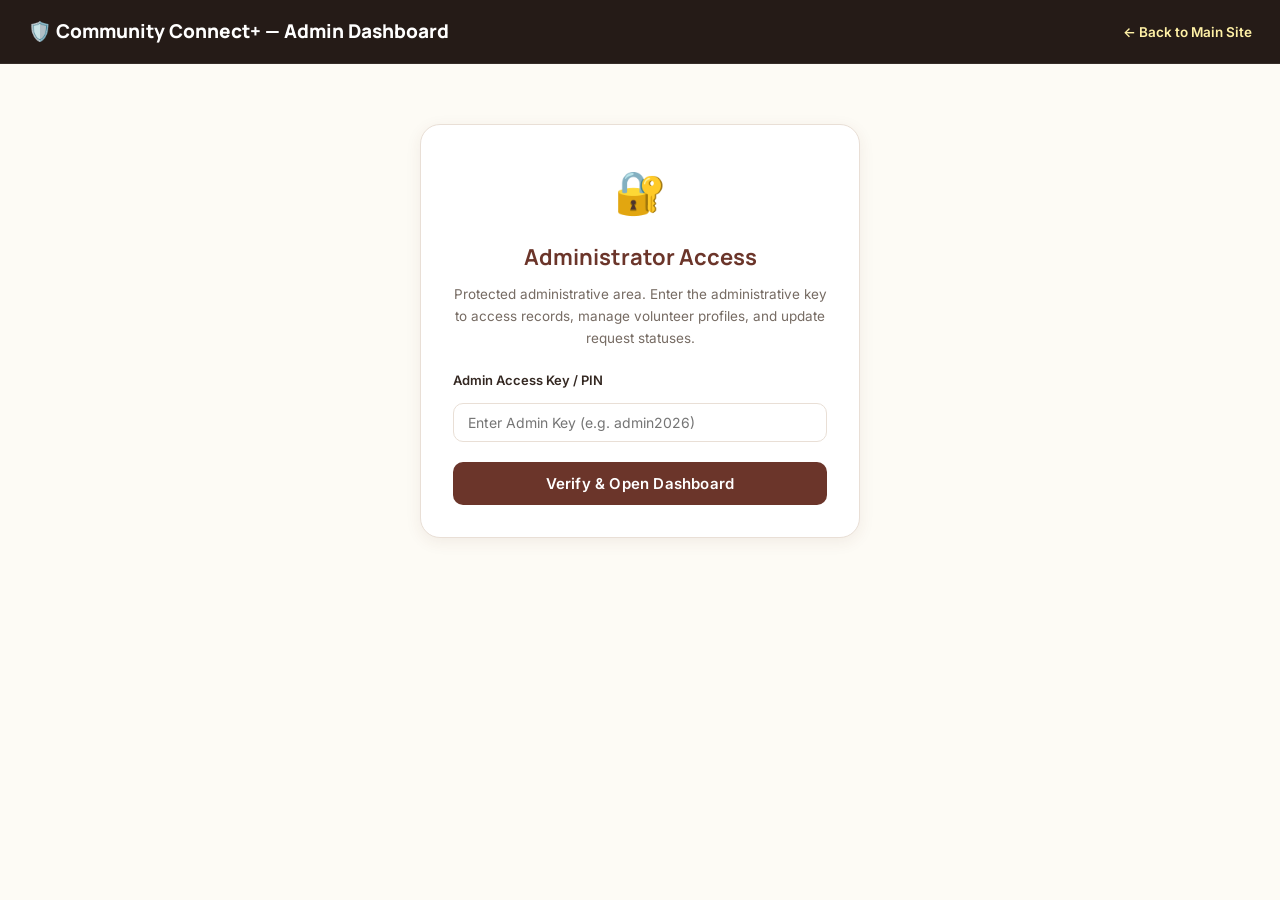
==== commit 320ed6f8: "Add files via upload" ====
--- a/admin.html
+++ b/admin.html
@@ -4,29 +4,32 @@
     <meta charset="UTF-8">
     <meta name="viewport" content="width=device-width, initial-scale=1.0">
     <title>Admin Dashboard — Community Connect+</title>
-    <link href="https://fonts.googleapis.com/css2?family=Outfit:wght@400;600;700;800&display=swap" rel="stylesheet">
+    <link rel="preconnect" href="https://fonts.googleapis.com">
+    <link rel="preconnect" href="https://fonts.gstatic.com" crossorigin>
+    <link href="https://fonts.googleapis.com/css2?family=Inter:wght@400;500;600;700&family=Manrope:wght@500;600;700;800&display=swap" rel="stylesheet">
     <link rel="stylesheet" href="style.css">
     <style>
-        body { background: var(--background); }
+        body { background: var(--background); font-family: var(--font-body); }
         .admin-topbar {
-            background: var(--primary-dark);
+            background: #251B17;
             color: var(--white);
-            padding: 14px 24px;
+            padding: 16px 28px;
             display: flex;
             align-items: center;
             justify-content: space-between;
             gap: 16px;
-        }
-        .admin-topbar h1 { font-size: 18px; font-weight: 800; }
-        .admin-topbar a { color: rgba(255,255,255,0.75); text-decoration: none; font-size: 13px; }
-        .admin-topbar a:hover { color: var(--secondary); }
+            border-bottom: 1px solid rgba(255,255,255,0.08);
+        }
+        .admin-topbar h1 { font-size: 19px; font-weight: 800; font-family: var(--font-heading); color: var(--white); }
+        .admin-topbar a { color: var(--secondary); text-decoration: none; font-size: 13.5px; font-weight: 600; }
+        .admin-topbar a:hover { text-decoration: underline; }
         .tab-nav {
             display: flex;
-            gap: 4px;
+            gap: 6px;
             flex-wrap: wrap;
             margin-bottom: 24px;
-            border-bottom: 2px solid var(--gray-200);
-            padding-bottom: 2px;
+            border-bottom: 2px solid var(--border);
+            padding-bottom: 4px;
         }
         .tab-btn {
             background: none;
@@ -34,52 +37,68 @@
             padding: 10px 18px;
             font-size: 14px;
             font-weight: 600;
-            color: var(--gray-600);
+            color: var(--text-muted);
             cursor: pointer;
-            font-family: var(--font);
+            font-family: var(--font-body);
             border-bottom: 3px solid transparent;
-            margin-bottom: -2px;
+            margin-bottom: -4px;
             transition: all var(--transition);
         }
         .tab-btn:hover { color: var(--primary); }
-        .tab-btn.active { color: var(--primary); border-bottom-color: var(--primary); }
+        .tab-btn.active { color: var(--primary); border-bottom-color: var(--primary); font-weight: 700; }
         .tab-panel { display: none; }
         .tab-panel.active { display: block; }
         .record-row {
             display: flex;
             align-items: center;
             gap: 12px;
-            padding: 11px 0;
-            border-bottom: 1px solid var(--gray-100);
+            padding: 12px 0;
+            border-bottom: 1px solid var(--border);
             font-size: 14px;
         }
         .record-row:last-child { border-bottom: none; }
         .record-row .rr-name { font-weight: 600; color: var(--text); min-width: 140px; }
-        .record-row .rr-detail { flex: 1; color: var(--gray-600); font-size: 13px; }
-        .record-row .rr-date { color: var(--gray-400); font-size: 12px; white-space: nowrap; }
+        .record-row .rr-detail { flex: 1; color: var(--text-muted); font-size: 13px; }
+        .record-row .rr-date { color: var(--text-muted); font-size: 12px; white-space: nowrap; }
         .status-select {
-            padding: 4px 8px;
+            padding: 5px 10px;
             border-radius: var(--radius-sm);
-            border: 1.5px solid var(--gray-200);
-            font-family: var(--font);
+            border: 1.5px solid var(--border);
+            font-family: var(--font-body);
             font-size: 12px;
             color: var(--text);
             background: var(--white);
             cursor: pointer;
         }
         .status-select:focus { outline: none; border-color: var(--primary); }
-        .empty-records { color: var(--gray-400); text-align: center; padding: 24px; font-size: 14px; }
-        .section-heading { font-size: 17px; font-weight: 700; color: var(--primary); margin-bottom: 16px; }
+        .empty-records { color: var(--text-muted); text-align: center; padding: 28px; font-size: 14px; }
+        .section-heading { font-size: 18px; font-weight: 700; color: var(--primary); margin-bottom: 16px; font-family: var(--font-heading); }
     </style>
 </head>
 <body>
 
     <div class="admin-topbar">
         <h1>🛡️ Community Connect+ — Admin Dashboard</h1>
-        <a href="index.html">← Back to Main Site</a>
+        <div style="display:flex;align-items:center;gap:16px;">
+            <button id="adminSignOutBtn" onclick="adminSignOut()" class="button button-outline btn-sm" style="display:none;color:var(--white);border-color:rgba(255,255,255,0.3);padding:6px 14px;">Sign Out</button>
+            <a href="index.html">← Back to Main Site</a>
+        </div>
     </div>
 
-    <div class="admin-content" style="padding:24px 32px;">
+    <!-- Admin Access Gate -->
+    <div id="adminAuthGate" style="max-width:440px;margin:60px auto;padding:32px;background:var(--white);border:1px solid var(--border);border-radius:var(--radius-lg);box-shadow:var(--shadow-md);text-align:center;">
+        <div style="font-size:42px;margin-bottom:12px;">🔐</div>
+        <h2 style="font-family:var(--font-heading);color:var(--primary);margin-bottom:8px;font-size:22px;">Administrator Access</h2>
+        <p style="color:var(--text-muted);font-size:13.5px;margin-bottom:20px;">Protected administrative area. Enter the administrative key to access records, manage volunteer profiles, and update request statuses.</p>
+        <form id="adminAuthForm" onsubmit="handleAdminLogin(event)" style="display:flex;flex-direction:column;gap:12px;text-align:left;">
+            <label style="font-size:13px;font-weight:600;color:var(--text);">Admin Access Key / PIN</label>
+            <input type="password" id="adminKeyInput" placeholder="Enter Admin Key (e.g. admin2026)" style="width:100%;padding:10px 14px;border:1.5px solid var(--border);border-radius:var(--radius-sm);font-family:var(--font-body);font-size:14px;" required>
+            <div id="adminAuthMsg" style="font-size:13px;display:none;padding:8px 12px;border-radius:var(--radius-sm);"></div>
+            <button type="submit" class="button button-primary" style="margin-top:8px;width:100%;">Verify & Open Dashboard</button>
+        </form>
+    </div>
+
+    <div class="admin-content" id="adminMainContent" style="padding:24px 32px;display:none;">
 
         <div class="demo-banner">
             📋 Demo Admin Dashboard — All data is from localStorage. This is a frontend-only demo. In production, connect a secure backend with role-based authentication.
@@ -447,10 +466,47 @@
     // Expose updateStatus globally for inline onchange
     window.updateStatus = updateStatus;
 
+    window.handleAdminLogin = function(e) {
+        e.preventDefault();
+        const key = document.getElementById("adminKeyInput").value.trim();
+        const msg = document.getElementById("adminAuthMsg");
+        if (key === "admin2026" || key === "cc_admin" || key === "admin") {
+            sessionStorage.setItem("cc_admin_authed", "true");
+            checkAdminAuth();
+        } else {
+            msg.textContent = "❌ Invalid administrative key. Please try again.";
+            msg.style.display = "block";
+            msg.style.background = "#FFEBEE";
+            msg.style.color = "#C62828";
+        }
+    };
+
+    window.adminSignOut = function() {
+        sessionStorage.removeItem("cc_admin_authed");
+        checkAdminAuth();
+    };
+
+    function checkAdminAuth() {
+        const authed = sessionStorage.getItem("cc_admin_authed") === "true";
+        const gate = document.getElementById("adminAuthGate");
+        const content = document.getElementById("adminMainContent");
+        const signOutBtn = document.getElementById("adminSignOutBtn");
+        if (authed) {
+            if (gate) gate.style.display = "none";
+            if (content) content.style.display = "block";
+            if (signOutBtn) signOutBtn.style.display = "inline-block";
+            renderAdminStats();
+            setupAdminTabs();
+            renderActiveTab();
+        } else {
+            if (gate) gate.style.display = "block";
+            if (content) content.style.display = "none";
+            if (signOutBtn) signOutBtn.style.display = "none";
+        }
+    }
+
     document.addEventListener("DOMContentLoaded", function() {
-        renderAdminStats();
-        setupAdminTabs();
-        renderActiveTab();
+        checkAdminAuth();
     });
     </script>
 
--- a/style.css
+++ b/style.css
@@ -1,77 +1,75 @@
 /* ===================================================
-   COMMUNITY CONNECT — style.css
-   Theme: Teal + Warm Yellow + Charcoal
+   COMMUNITY CONNECT+ — style.css
+   Theme: Warm Minimalist (Clay Brown + Soft Butter + Warm Ivory)
+   "One Platform. Every Generation. Better Care."
    =================================================== */
 
 /* ---- CSS Variables (Design Tokens) ---- */
 :root {
-    --teal:        #087f70;
-    --teal-dark:   #065e53;
-    --teal-light:  #e0f5f2;
-    --teal-mid:    #53b5a8;
-    --yellow:      #e4a11b;
-    --yellow-light:#fff8e7;
-    --yellow-dark: #b47c0f;
-    --charcoal:    #263b36;
-    --charcoal-light: #3d5650;
-    --white:       #ffffff;
-    --gray-50:     #f3faf7;
-    --gray-100:    #e6f5ef;
-    --gray-200:    #c7ddd7;
-    --gray-400:    #8fa89f;
-    --gray-600:    #52655e;
-    --danger:      #d63031;
-    --success:     #00b894;
-    --shadow-sm:   0 2px 8px rgba(0,0,0,0.08);
-    --shadow-md:   0 4px 20px rgba(0,0,0,0.10);
-    --shadow-lg:   0 8px 40px rgba(0,0,0,0.14);
-    --radius:      14px;
-    --radius-sm:   8px;
-    --radius-lg:   20px;
-    --transition:  0.25s cubic-bezier(0.4, 0, 0.2, 1);
-    --font:        'Outfit', Arial, Helvetica, sans-serif;
-}
-
-/* ---- Dark Mode Variables ---- */
-body.dark-mode {
-    --white:       #1a2420;
-    --gray-50:     #111c19;
-    --gray-100:    #1d2d29;
-    --gray-200:    #2e4038;
-    --charcoal:    #e6f5ef;
-    --charcoal-light: #c7ddd7;
-    --gray-600:    #8fa89f;
-    --shadow-sm:   0 2px 8px rgba(0,0,0,0.30);
-    --shadow-md:   0 4px 20px rgba(0,0,0,0.35);
-    --shadow-lg:   0 8px 40px rgba(0,0,0,0.40);
+    --primary:          #6B352A; /* Primary Clay Brown */
+    --primary-dark:     #4E2219; /* Deep Clay Brown */
+    --primary-light:    #8B4A3A; /* Light Clay Brown */
+    --secondary:        #FFF1A6; /* Soft Butter */
+    --secondary-dark:   #E8D870; /* Muted Butter Accent */
+    --secondary-hover:  #F5E692; /* Butter Hover */
+    --background:       #FDFBF5; /* Warm Ivory */
+    --accent:           #A66A50; /* Muted Terracotta */
+    --accent-light:     #F3E9E2; /* Subtle Terracotta Tint */
+    --accent-border:    #D9BCAD; /* Terracotta Border */
+    --white:            #FFFFFF;
+    --text:             #342822; /* Primary Text */
+    --text-muted:       #766B63; /* Secondary Text */
+    --text-dark:        #342822; /* Primary Text Dark */
+    --border:           #E9DFD6; /* Clean Neutral Border */
+    --border-light:     #F4EDE6; /* Light Neutral Border */
+    --soft-sage:        #F4EDE6; /* Warm subtle section tint */
+    --soft-sage-border: #E9DFD6;
+    --soft-sage-light:  #FAF6F0;
+    --soft-beige:       #F3ECE3;
+    --gray-50:          #FAF7F2;
+    --gray-100:         #F3ECE3;
+    --gray-200:         #E9DFD6;
+    --gray-400:         #A89B91;
+    --gray-600:         #766B63;
+    --danger:           #C0392B;
+    --danger-light:     #FDF2F0;
+    --success:          #2E7D32;
+    --success-light:    #EDF7ED;
+    --info:             #2B6CB0;
+    --info-light:       #EBF8FF;
+    --shadow-sm:        0 2px 8px rgba(107, 53, 42, 0.05);
+    --shadow-md:        0 4px 16px rgba(107, 53, 42, 0.08);
+    --shadow-lg:        0 10px 30px rgba(107, 53, 42, 0.12);
+    --radius:           16px;
+    --radius-sm:        10px;
+    --radius-lg:        20px;
+    --transition:       0.2s cubic-bezier(0.4, 0, 0.2, 1);
+    --font-heading:     'Manrope', -apple-system, BlinkMacSystemFont, sans-serif;
+    --font-body:        'Inter', -apple-system, BlinkMacSystemFont, 'Segoe UI', Roboto, sans-serif;
+    --font:             var(--font-body);
 }
 
 /* ---- Elderly Mode ---- */
 body.elderly-mode {
-    font-size: 120% !important;
-    line-height: 1.9 !important;
+    font-size: 122% !important;
+    line-height: 2.0 !important;
 }
 body.elderly-mode .button,
 body.elderly-mode button {
-    font-size: 1.1rem !important;
-    padding: 14px 24px !important;
-    min-height: 52px !important;
+    font-size: 1.15rem !important;
+    padding: 16px 28px !important;
+    min-height: 56px !important;
 }
 body.elderly-mode input,
 body.elderly-mode select,
 body.elderly-mode textarea {
-    font-size: 1.1rem !important;
-    padding: 14px !important;
-}
-body.elderly-mode label {
-    font-size: 1.05rem !important;
-}
-body.elderly-mode .card h3 {
-    font-size: 1.4rem !important;
-}
-body.elderly-mode nav a {
-    font-size: 1.1rem !important;
-}
+    font-size: 1.15rem !important;
+    padding: 16px !important;
+}
+body.elderly-mode label { font-size: 1.1rem !important; }
+body.elderly-mode .card h3 { font-size: 1.5rem !important; }
+body.elderly-mode nav a { font-size: 1.1rem !important; }
+body.elderly-mode .section-title { font-size: 2rem !important; }
 
 /* ---- Base Reset ---- */
 *, *::before, *::after {
@@ -87,21 +85,29 @@
 
 body {
     font-family: var(--font);
-    background: var(--gray-50);
-    color: var(--charcoal);
+    background: var(--background);
+    color: var(--text);
     line-height: 1.65;
     overflow-x: hidden;
     transition: background var(--transition), color var(--transition);
 }
 
+h1, h2, h3, h4, h5, h6, .section-title, .hero-content h2, .card h3 {
+    font-family: var(--font-heading);
+    color: var(--primary);
+    font-weight: 700;
+}
+
 img { max-width: 100%; display: block; }
+
+a { color: var(--primary); }
 
 /* ---- Skip Link ---- */
 .skip-link {
     position: absolute;
     top: -50px;
     left: 16px;
-    background: var(--teal);
+    background: var(--primary);
     color: var(--white);
     padding: 10px 18px;
     border-radius: var(--radius-sm);
@@ -114,7 +120,7 @@
 
 /* ---- Focus Styles ---- */
 :focus-visible {
-    outline: 3px solid var(--yellow);
+    outline: 3px solid var(--secondary-dark);
     outline-offset: 3px;
     border-radius: 4px;
 }
@@ -123,7 +129,7 @@
    TOP BAR
    ==================================================== */
 .top-bar {
-    background: var(--charcoal);
+    background: var(--primary-dark);
     color: var(--white);
     display: flex;
     align-items: center;
@@ -132,19 +138,18 @@
     font-size: 13px;
     flex-wrap: wrap;
     gap: 8px;
-}
-body.dark-mode .top-bar {
-    background: #0a1512;
+    border-bottom: 1px solid rgba(255,255,255,0.08);
 }
 .top-bar-text {
-    opacity: 0.85;
+    opacity: 0.95;
     font-weight: 500;
 }
 .top-bar-controls {
     display: flex;
     gap: 8px;
-}
-.elderly-btn, .dark-btn {
+    flex-wrap: wrap;
+}
+.elderly-btn, .dark-btn, .lang-btn, .tts-btn {
     background: rgba(255,255,255,0.12);
     color: var(--white);
     border: 1px solid rgba(255,255,255,0.25);
@@ -152,16 +157,16 @@
     padding: 5px 14px;
     font-size: 12px;
     cursor: pointer;
-    transition: background var(--transition);
+    transition: background var(--transition), color var(--transition), border-color var(--transition);
     font-family: var(--font);
 }
-.elderly-btn:hover, .dark-btn:hover {
+.elderly-btn:hover, .dark-btn:hover, .lang-btn:hover, .tts-btn:hover {
     background: rgba(255,255,255,0.22);
 }
-.elderly-btn.active, .dark-btn.active {
-    background: var(--yellow);
-    color: #1a1a1a;
-    border-color: var(--yellow);
+.elderly-btn.active, .dark-btn.active, .lang-btn.active, .tts-btn.active {
+    background: var(--secondary);
+    color: var(--primary-dark);
+    border-color: var(--secondary);
     font-weight: 700;
 }
 
@@ -169,28 +174,33 @@
    HEADER / NAVIGATION
    ==================================================== */
 header {
-    background: var(--teal);
-    color: var(--white);
-    padding: 0 5%;
+    background: var(--primary);
+    color: var(--white);
+    padding: 0 4%;
     display: flex;
     justify-content: space-between;
     align-items: center;
-    gap: 16px;
+    gap: 12px;
     position: sticky;
     top: 0;
     z-index: 900;
-    box-shadow: 0 2px 16px rgba(0,0,0,0.18);
+    box-shadow: 0 2px 14px rgba(107, 53, 42, 0.15);
     min-height: 64px;
 }
 .logo-link {
     text-decoration: none;
     color: var(--white);
+    flex-shrink: 0;
 }
 header h1 {
-    font-size: 22px;
+    font-size: 20px;
     font-weight: 800;
     letter-spacing: -0.3px;
     white-space: nowrap;
+    color: var(--white);
+}
+.header-logo-accent {
+    color: var(--secondary);
 }
 nav {
     display: flex;
@@ -202,14 +212,28 @@
     color: rgba(255,255,255,0.9);
     text-decoration: none;
     font-weight: 600;
-    font-size: 14px;
-    padding: 8px 14px;
+    font-size: 13.5px;
+    padding: 7px 12px;
     border-radius: var(--radius-sm);
     transition: background var(--transition), color var(--transition);
-}
-nav a:hover {
-    background: rgba(255,255,255,0.15);
-    color: var(--white);
+    white-space: nowrap;
+}
+nav a:hover, nav a.active {
+    background: rgba(255,255,255,0.16);
+    color: var(--white);
+}
+.nav-cta {
+    background: var(--secondary) !important;
+    color: var(--primary-dark) !important;
+    font-weight: 700 !important;
+    border-radius: 20px !important;
+    padding: 7px 18px !important;
+    box-shadow: 0 2px 8px rgba(0,0,0,0.08);
+}
+.nav-cta:hover {
+    background: var(--secondary-dark) !important;
+    color: var(--primary-dark) !important;
+    transform: translateY(-1px);
 }
 /* Hamburger */
 .hamburger {
@@ -235,14 +259,15 @@
    HERO SECTION
    ==================================================== */
 .hero {
-    min-height: 90vh;
+    min-height: 82vh;
     display: flex;
     align-items: center;
     justify-content: center;
     text-align: center;
-    padding: 80px 20px;
-    background: linear-gradient(135deg, #044e45 0%, #087f70 40%, #0aaf9a 70%, #53b5a8 100%);
+    padding: 70px 20px 80px;
+    background: linear-gradient(180deg, #FDFBF5 0%, #F5ECE3 100%);
     position: relative;
+    border-bottom: 1px solid var(--border);
     overflow: hidden;
 }
 .hero-bg-shapes {
@@ -253,84 +278,80 @@
 .shape {
     position: absolute;
     border-radius: 50%;
-    opacity: 0.08;
+    opacity: 0.05;
 }
 .shape-1 {
-    width: 600px; height: 600px;
-    background: var(--yellow);
-    top: -200px; right: -100px;
-    animation: float1 8s ease-in-out infinite;
+    width: 550px; height: 550px;
+    background: var(--primary);
+    top: -150px; right: -80px;
 }
 .shape-2 {
-    width: 350px; height: 350px;
-    background: var(--white);
-    bottom: -100px; left: -80px;
-    animation: float2 10s ease-in-out infinite;
+    width: 320px; height: 320px;
+    background: var(--accent);
+    bottom: -80px; left: -60px;
 }
 .shape-3 {
     width: 200px; height: 200px;
-    background: var(--yellow);
-    top: 40%; left: 15%;
-    animation: float1 12s ease-in-out infinite reverse;
-}
-@keyframes float1 {
-    0%, 100% { transform: translateY(0) rotate(0deg); }
-    50% { transform: translateY(-30px) rotate(5deg); }
-}
-@keyframes float2 {
-    0%, 100% { transform: translateY(0) rotate(0deg); }
-    50% { transform: translateY(25px) rotate(-5deg); }
+    background: var(--secondary);
+    top: 30%; left: 10%;
 }
 .hero-content {
-    max-width: 820px;
+    max-width: 880px;
     position: relative;
     z-index: 1;
 }
 .hero-badge {
     display: inline-block;
-    background: rgba(255,255,255,0.15);
-    color: var(--white);
-    border: 1px solid rgba(255,255,255,0.30);
+    background: var(--white);
+    color: var(--primary);
+    border: 1px solid var(--border);
     border-radius: 30px;
-    padding: 7px 22px;
-    font-size: 14px;
+    padding: 6px 20px;
+    font-size: 13.5px;
     font-weight: 600;
-    margin-bottom: 24px;
-    backdrop-filter: blur(4px);
-    letter-spacing: 0.5px;
+    margin-bottom: 22px;
+    box-shadow: var(--shadow-sm);
+    letter-spacing: 0.3px;
 }
 .hero-content h2 {
-    font-size: clamp(34px, 5.5vw, 58px);
-    color: var(--white);
-    margin-bottom: 20px;
-    line-height: 1.15;
+    font-size: clamp(34px, 5.5vw, 54px);
+    color: var(--primary);
+    margin-bottom: 18px;
+    line-height: 1.18;
     font-weight: 800;
-    letter-spacing: -1px;
+    letter-spacing: -0.5px;
 }
 .hero-highlight {
-    color: var(--yellow);
-    text-shadow: 0 0 30px rgba(228,161,27,0.4);
+    color: var(--accent);
 }
 .hero-content p {
-    font-size: clamp(16px, 2vw, 20px);
-    color: rgba(255,255,255,0.88);
-    margin-bottom: 36px;
-    max-width: 600px;
+    font-size: clamp(16px, 1.8vw, 19px);
+    color: var(--text-muted);
+    margin-bottom: 34px;
+    max-width: 680px;
     margin-left: auto;
     margin-right: auto;
+    line-height: 1.65;
 }
 .hero-buttons {
     display: flex;
     gap: 16px;
     justify-content: center;
     flex-wrap: wrap;
-    margin-bottom: 52px;
+    margin-bottom: 50px;
 }
 .hero-stats {
     display: flex;
     justify-content: center;
-    gap: 48px;
+    gap: 40px;
     flex-wrap: wrap;
+    background: var(--white);
+    padding: 22px 32px;
+    border-radius: var(--radius);
+    border: 1px solid var(--border);
+    box-shadow: var(--shadow-sm);
+    max-width: 760px;
+    margin: 0 auto;
 }
 .stat {
     display: flex;
@@ -338,19 +359,20 @@
     align-items: center;
 }
 .stat-num {
-    font-size: 38px;
+    font-size: 34px;
     font-weight: 800;
-    color: var(--yellow);
+    color: var(--primary);
     line-height: 1;
+    font-family: var(--font-heading);
     transition: all 0.5s;
 }
 .stat-label {
-    font-size: 13px;
-    color: rgba(255,255,255,0.75);
+    font-size: 12px;
+    color: var(--text-muted);
     margin-top: 6px;
-    font-weight: 500;
+    font-weight: 600;
     text-transform: uppercase;
-    letter-spacing: 1px;
+    letter-spacing: 0.8px;
 }
 
 /* ====================================================
@@ -361,9 +383,9 @@
     align-items: center;
     justify-content: center;
     gap: 8px;
-    background: var(--teal);
-    color: var(--white);
-    padding: 12px 22px;
+    background: var(--primary);
+    color: var(--white);
+    padding: 12px 24px;
     border: none;
     border-radius: var(--radius-sm);
     font-size: 15px;
@@ -376,49 +398,51 @@
     white-space: nowrap;
 }
 .button:hover {
-    background: var(--teal-dark);
+    background: var(--primary-dark);
     transform: translateY(-2px);
-    box-shadow: 0 6px 20px rgba(8,127,112,0.35);
-}
-.button:active {
-    transform: translateY(0);
-}
+    box-shadow: var(--shadow-md);
+}
+.button:active { transform: translateY(0); }
 .button-primary {
-    background: var(--yellow);
-    color: #1a1a1a;
+    background: var(--primary);
+    color: var(--white);
 }
 .button-primary:hover {
-    background: var(--yellow-dark);
-    box-shadow: 0 6px 20px rgba(228,161,27,0.40);
+    background: var(--primary-dark);
+    color: var(--white);
 }
 .button-secondary {
-    background: rgba(255,255,255,0.15);
-    color: var(--white);
-    border: 2px solid rgba(255,255,255,0.60);
-    backdrop-filter: blur(4px);
+    background: var(--white);
+    color: var(--primary);
+    border: 1.5px solid var(--border);
+    box-shadow: var(--shadow-sm);
 }
 .button-secondary:hover {
-    background: rgba(255,255,255,0.25);
-    box-shadow: none;
+    background: var(--gray-50);
+    border-color: var(--primary);
+    box-shadow: var(--shadow-md);
 }
 .button-outline {
     background: transparent;
-    color: var(--teal);
-    border: 2px solid var(--teal);
+    color: var(--primary);
+    border: 1.5px solid var(--primary);
 }
 .button-outline:hover {
-    background: var(--teal-light);
+    background: var(--gray-100);
     box-shadow: none;
-}
-body.dark-mode .button-outline {
-    color: var(--teal-mid);
-    border-color: var(--teal-mid);
 }
 .btn-danger {
     background: var(--danger) !important;
-}
-.btn-danger:hover {
-    background: #b02020 !important;
+    color: var(--white) !important;
+}
+.btn-danger:hover { background: #9E261B !important; }
+.btn-success {
+    background: var(--success) !important;
+    color: var(--white) !important;
+}
+.btn-sm {
+    padding: 8px 16px;
+    font-size: 13.5px;
 }
 
 /* ====================================================
@@ -429,25 +453,31 @@
     scroll-margin-top: 30px;
 }
 .section-inner {
-    max-width: 1100px;
+    max-width: 1120px;
     margin: 0 auto;
 }
 .section-title {
     text-align: center;
-    color: var(--teal);
-    font-size: clamp(26px, 3.5vw, 36px);
-    margin-bottom: 14px;
+    color: var(--primary);
+    font-size: clamp(24px, 3.5vw, 34px);
+    margin-bottom: 12px;
     font-weight: 800;
     letter-spacing: -0.5px;
-}
-body.dark-mode .section-title {
-    color: var(--teal-mid);
 }
 .section-subtitle {
     text-align: center;
     color: var(--gray-600);
-    font-size: 17px;
+    font-size: 16px;
     margin-bottom: 40px;
+    max-width: 700px;
+    margin-left: auto;
+    margin-right: auto;
+}
+.section-alt {
+    background: #F8F3EC;
+}
+.section-butter {
+    background: #FFFDF0;
 }
 
 /* ====================================================
@@ -462,67 +492,157 @@
     margin: 0 auto;
 }
 .about-text {
-    font-size: 17px;
-    color: var(--charcoal);
+    font-size: 16px;
+    color: var(--text);
     margin-bottom: 16px;
-    line-height: 1.75;
-}
-body.dark-mode .about-text { color: var(--charcoal); }
+    line-height: 1.8;
+}
 .about-values {
     display: flex;
     flex-wrap: wrap;
     gap: 12px;
 }
 .value-chip {
-    background: var(--teal-light);
-    color: var(--teal-dark);
-    border: 1px solid rgba(8,127,112,0.2);
+    background: var(--white);
+    color: var(--primary);
+    border: 1.5px solid var(--border);
     border-radius: 30px;
     padding: 8px 18px;
     font-size: 14px;
     font-weight: 600;
     transition: all var(--transition);
+    box-shadow: 0 1px 3px rgba(107, 53, 42, 0.05);
 }
 .value-chip:hover {
-    background: var(--teal);
-    color: var(--white);
-    transform: scale(1.05);
-}
-body.dark-mode .value-chip {
-    background: #1d3530;
-    color: var(--teal-mid);
-    border-color: #2e5048;
+    background: var(--primary);
+    color: var(--white);
+    border-color: var(--primary);
+    transform: translateY(-2px);
+    box-shadow: var(--shadow-sm);
+}
+
+/* ====================================================
+   COMMUNITY MISSION SECTION
+   ==================================================== */
+.mission-section {
+    background: var(--white);
+    border-top: 1px solid var(--border);
+    border-bottom: 1px solid var(--border);
+}
+.mission-grid {
+    display: grid;
+    grid-template-columns: repeat(auto-fit, minmax(280px, 1fr));
+    gap: 28px;
+    margin-top: 36px;
+}
+.mission-card {
+    background: var(--background);
+    border: 1.5px solid var(--border);
+    border-radius: var(--radius);
+    padding: 32px 24px;
+    text-align: left;
+    transition: transform var(--transition), box-shadow var(--transition), border-color var(--transition);
+}
+.mission-card:hover {
+    transform: translateY(-4px);
+    box-shadow: var(--shadow-md);
+    border-color: var(--accent);
+}
+.mission-icon {
+    font-size: 30px;
+    margin-bottom: 18px;
+    display: inline-flex;
+    align-items: center;
+    justify-content: center;
+    width: 58px;
+    height: 58px;
+    background: var(--secondary);
+    border-radius: 14px;
+    border: 1px solid rgba(107, 53, 42, 0.12);
+}
+.mission-card h3 {
+    font-family: var(--font-heading);
+    color: var(--primary);
+    font-size: 19px;
+    margin-bottom: 10px;
+    font-weight: 700;
+}
+.mission-card p {
+    color: var(--text-muted);
+    font-size: 14.5px;
+    line-height: 1.65;
 }
 
 /* ====================================================
    SMART HELP MATCHER
    ==================================================== */
 .matcher-section {
-    background: linear-gradient(135deg, var(--gray-100) 0%, var(--yellow-light) 100%);
-}
-body.dark-mode .matcher-section {
-    background: linear-gradient(135deg, #111c19 0%, #1a1a0d 100%);
+    background: #F8F3EC;
+    border-top: 1px solid var(--border);
+    border-bottom: 1px solid var(--border);
 }
 .matcher-box {
-    max-width: 700px;
+    max-width: 760px;
     margin: 0 auto;
 }
+.matcher-stepper {
+    display: flex;
+    align-items: center;
+    justify-content: center;
+    gap: 12px;
+    margin-bottom: 28px;
+}
+.step-node {
+    display: flex;
+    align-items: center;
+    gap: 8px;
+    font-size: 13.5px;
+    font-weight: 600;
+    color: var(--text-muted);
+}
+.step-node.active {
+    color: var(--primary);
+    font-weight: 700;
+}
+.step-circle {
+    width: 28px;
+    height: 28px;
+    border-radius: 50%;
+    background: var(--white);
+    border: 2px solid var(--border);
+    display: flex;
+    align-items: center;
+    justify-content: center;
+    font-size: 12px;
+    transition: all var(--transition);
+}
+.step-node.active .step-circle {
+    background: var(--primary);
+    color: var(--white);
+    border-color: var(--primary);
+}
+.step-line {
+    width: 32px;
+    height: 2px;
+    background: var(--border);
+}
 .matcher-question {
-    font-size: 20px;
-    font-weight: 700;
-    color: var(--charcoal);
-    margin-bottom: 20px;
+    font-family: var(--font-heading);
+    font-size: 21px;
+    font-weight: 700;
+    color: var(--text);
+    margin-bottom: 22px;
     text-align: center;
 }
 .matcher-options {
     display: grid;
     grid-template-columns: 1fr 1fr;
-    gap: 12px;
+    gap: 14px;
 }
 .matcher-opt {
     background: var(--white);
-    color: var(--charcoal);
-    border: 2px solid var(--gray-200);
+    color: var(--text);
+    border: 1.5px solid var(--border);
     border-radius: var(--radius);
     padding: 16px 20px;
     font-size: 15px;
@@ -530,33 +650,45 @@
     cursor: pointer;
     text-align: left;
     transition: all var(--transition);
-    font-family: var(--font);
+    font-family: var(--font-body);
     box-shadow: var(--shadow-sm);
+    display: flex;
+    align-items: center;
+    gap: 10px;
 }
 .matcher-opt:hover {
-    border-color: var(--teal);
-    background: var(--teal-light);
-    color: var(--teal-dark);
+    border-color: var(--primary);
+    background: #FFFDF8;
+    color: var(--primary);
     transform: translateY(-2px);
     box-shadow: var(--shadow-md);
 }
 .matcher-opt.selected {
-    border-color: var(--teal);
-    background: var(--teal);
-    color: var(--white);
-}
-body.dark-mode .matcher-opt {
-    background: #1d2d29;
-    border-color: #2e4038;
-    color: var(--charcoal);
-}
-body.dark-mode .matcher-opt:hover {
-    background: #253530;
-    border-color: var(--teal-mid);
-    color: var(--teal-mid);
+    border-color: var(--primary);
+    background: var(--primary);
+    color: var(--white);
+}
+.matcher-substep {
+    display: none;
+    background: var(--white);
+    border: 1.5px solid var(--border);
+    border-radius: var(--radius);
+    padding: 24px;
+    margin-top: 18px;
+    box-shadow: var(--shadow-sm);
+}
+.matcher-substep.active {
+    display: block;
+    animation: fadeIn 0.3s ease;
+}
+.matcher-nav-row {
+    display: flex;
+    justify-content: space-between;
+    align-items: center;
+    margin-top: 20px;
 }
 .matcher-result {
-    margin-top: 28px;
+    margin-top: 24px;
     background: var(--white);
     border-radius: var(--radius);
     padding: 0;
@@ -564,56 +696,57 @@
     transition: all var(--transition);
 }
 .matcher-result:not(:empty) {
-    padding: 28px;
+    padding: 32px;
     box-shadow: var(--shadow-md);
-    border: 2px solid var(--teal-light);
+    border: 1.5px solid var(--border);
     animation: fadeIn 0.4s ease;
 }
-body.dark-mode .matcher-result:not(:empty) {
-    background: #1d2d29;
-    border-color: #2e4038;
-}
 .matcher-result h3 {
-    color: var(--teal);
-    font-size: 20px;
+    font-family: var(--font-heading);
+    color: var(--primary);
+    font-size: 21px;
     margin-bottom: 10px;
+    font-weight: 700;
 }
 .matcher-result p {
-    color: var(--charcoal);
-    margin-bottom: 16px;
+    color: var(--text);
+    margin-bottom: 18px;
+    font-size: 15px;
+    line-height: 1.6;
 }
 .matcher-link {
     display: inline-block;
-    background: var(--teal);
+    background: var(--primary);
     color: var(--white) !important;
-    padding: 10px 22px;
+    padding: 11px 24px;
     border-radius: var(--radius-sm);
     text-decoration: none;
     font-weight: 600;
     font-size: 14px;
     transition: all var(--transition);
     margin-top: 6px;
+    margin-right: 10px;
 }
 .matcher-link:hover {
-    background: var(--teal-dark);
+    background: var(--primary-dark);
     transform: translateY(-2px);
+    box-shadow: var(--shadow-sm);
 }
 .matcher-open-btn {
-    background: var(--yellow);
-    color: #1a1a1a;
-    border: none;
+    background: var(--secondary);
+    color: var(--primary);
+    border: 1px solid var(--border);
     border-radius: var(--radius-sm);
-    padding: 10px 22px;
+    padding: 11px 24px;
     font-size: 14px;
-    font-weight: 600;
+    font-weight: 700;
     cursor: pointer;
-    margin-top: 12px;
-    margin-left: 10px;
+    margin-top: 10px;
     transition: all var(--transition);
-    font-family: var(--font);
+    font-family: var(--font-body);
 }
 .matcher-open-btn:hover {
-    background: var(--yellow-dark);
+    background: var(--secondary-dark);
     transform: translateY(-2px);
 }
 
@@ -622,15 +755,15 @@
    ==================================================== */
 .cards {
     display: grid;
-    grid-template-columns: repeat(auto-fit, minmax(240px, 1fr));
+    grid-template-columns: repeat(auto-fit, minmax(230px, 1fr));
     gap: 24px;
 }
 .card {
     background: var(--white);
-    padding: 28px 24px;
+    padding: 28px 22px;
     border-radius: var(--radius);
     box-shadow: var(--shadow-sm);
-    border: 1px solid var(--gray-100);
+    border: 1.5px solid var(--border);
     transition: transform var(--transition), box-shadow var(--transition), border-color var(--transition);
     display: flex;
     flex-direction: column;
@@ -642,7 +775,7 @@
     position: absolute;
     top: 0; left: 0; right: 0;
     height: 4px;
-    background: var(--teal);
+    background: var(--primary);
     transform: scaleX(0);
     transform-origin: left;
     transition: transform var(--transition);
@@ -651,11 +784,7 @@
 .card:hover {
     transform: translateY(-6px);
     box-shadow: var(--shadow-lg);
-    border-color: var(--teal-light);
-}
-body.dark-mode .card {
-    background: #1d2d29;
-    border-color: #2e4038;
+    border-color: var(--accent);
 }
 .card-icon {
     font-size: 44px;
@@ -664,7 +793,7 @@
     line-height: 1;
     transition: transform 0.3s;
 }
-.card:hover .card-icon { transform: scale(1.15) rotate(-5deg); }
+.card:hover .card-icon { transform: scale(1.1) rotate(-4deg); }
 .card-badge {
     display: inline-block;
     font-size: 11px;
@@ -676,21 +805,26 @@
     margin-bottom: 10px;
     align-self: flex-start;
 }
-.volunteer-badge { background: #dff5f2; color: #065e53; }
-.food-badge      { background: #fef9e7; color: #8a5e00; }
-.share-badge     { background: #e8f4ff; color: #1a5fa8; }
-.help-badge      { background: #fde8ec; color: #9b2335; }
-.blood-badge     { background: #fde8e8; color: #a82323; }
+.volunteer-badge { background: #F3ECE3; color: var(--primary); border: 1px solid var(--border); }
+.food-badge      { background: #FFF4E5; color: #8C4700; border: 1px solid #FFE0B2; }
+.share-badge     { background: #EDF4F9; color: #1E4E79; border: 1px solid #CDE0EE; }
+.help-badge      { background: #FDF1ED; color: #9B3D1B; border: 1px solid #F5D3C7; }
+.blood-badge     { background: #FEECEB; color: #A8201A; border: 1px solid #FBCAC7; }
+.elderly-badge   { background: #F1EFF8; color: #4338CA; border: 1px solid #D7D2EF; }
+.orphan-badge    { background: #EDF7F1; color: #1B663E; border: 1px solid #CCEADA; }
+.medical-badge   { background: #EBF5F5; color: #136F63; border: 1px solid #C4E5E2; }
+.map-badge       { background: #F1ECE6; color: var(--primary); border: 1px solid var(--border); }
+
 .card h3 {
-    color: var(--charcoal);
-    font-size: 20px;
+    font-family: var(--font-heading);
+    color: var(--text);
+    font-size: 19px;
     margin-bottom: 10px;
     font-weight: 700;
 }
-body.dark-mode .card h3 { color: var(--charcoal); }
 .card p {
-    color: var(--gray-600);
-    font-size: 15px;
+    color: var(--text-muted);
+    font-size: 14px;
     line-height: 1.6;
     margin-bottom: 16px;
     flex: 1;
@@ -699,20 +833,17 @@
     display: flex;
     gap: 8px;
     flex-wrap: wrap;
-    margin-bottom: 18px;
+    margin-bottom: 16px;
 }
 .meta-tag {
-    background: var(--gray-100);
-    color: var(--gray-600);
+    background: #F8F3EC;
+    color: var(--primary);
+    border: 1px solid var(--border);
     border-radius: 20px;
     padding: 4px 10px;
     font-size: 12px;
     font-weight: 600;
 }
-body.dark-mode .meta-tag {
-    background: #253530;
-    color: #8fa89f;
-}
 .card-btn {
     width: 100%;
     margin-top: auto;
@@ -721,12 +852,7 @@
 /* ====================================================
    HOW IT WORKS
    ==================================================== */
-.how-section {
-    background: var(--gray-100);
-}
-body.dark-mode .how-section {
-    background: #111c19;
-}
+.how-section { background: #F8F3EC; border-top: 1px solid var(--border); border-bottom: 1px solid var(--border); }
 .how-steps {
     display: flex;
     align-items: center;
@@ -745,31 +871,32 @@
 .step-number {
     font-size: 13px;
     font-weight: 800;
-    color: var(--teal);
+    color: var(--accent);
     letter-spacing: 2px;
     margin-bottom: 10px;
-    opacity: 0.7;
+    opacity: 0.9;
 }
 .step-icon {
-    font-size: 42px;
+    font-size: 40px;
     margin-bottom: 12px;
     display: block;
 }
 .how-step h3 {
-    color: var(--charcoal);
-    font-size: 18px;
+    font-family: var(--font-heading);
+    color: var(--text);
+    font-size: 17px;
     margin-bottom: 8px;
     font-weight: 700;
 }
 .how-step p {
-    color: var(--gray-600);
+    color: var(--text-muted);
     font-size: 14px;
     line-height: 1.6;
 }
 .how-connector {
-    width: 40px;
+    width: 36px;
     height: 2px;
-    background: linear-gradient(to right, var(--teal), var(--yellow));
+    background: linear-gradient(to right, var(--primary), var(--secondary));
     border-radius: 2px;
     flex-shrink: 0;
 }
@@ -778,14 +905,11 @@
    KINDNESS POINTS
    ==================================================== */
 .kindness-section {
-    background: linear-gradient(135deg, var(--charcoal) 0%, var(--charcoal-light) 100%);
-}
-.kindness-section .section-title {
-    color: var(--yellow);
-}
-.kindness-section .section-subtitle {
-    color: rgba(255,255,255,0.7);
-}
+    background: linear-gradient(135deg, #421D16 0%, #6B352A 50%, #874436 100%);
+    color: var(--white);
+}
+.kindness-section .section-title { color: var(--secondary); }
+.kindness-section .section-subtitle { color: rgba(255,255,255,0.85); }
 .kindness-layout {
     display: grid;
     grid-template-columns: 1fr 1fr;
@@ -793,8 +917,8 @@
     margin-top: 10px;
 }
 .kindness-card, .leaderboard-card {
-    background: rgba(255,255,255,0.06);
-    border: 1px solid rgba(255,255,255,0.12);
+    background: rgba(255,255,255,0.08);
+    border: 1px solid rgba(255,255,255,0.18);
     border-radius: var(--radius);
     padding: 32px;
     backdrop-filter: blur(8px);
@@ -808,33 +932,31 @@
     width: 150px;
     height: 150px;
     border-radius: 50%;
-    background: conic-gradient(var(--yellow) 0%, rgba(255,255,255,0.1) 0%);
-    border: 5px solid var(--yellow);
+    background: conic-gradient(var(--secondary) 0%, rgba(255,255,255,0.08) 0%);
+    border: 5px solid var(--secondary);
     display: flex;
     flex-direction: column;
     align-items: center;
     justify-content: center;
-    box-shadow: 0 0 40px rgba(228,161,27,0.3);
+    box-shadow: 0 0 35px rgba(255,241,166,0.3);
     transition: all 0.5s;
 }
 .points-num {
     font-size: 42px;
     font-weight: 800;
-    color: var(--yellow);
+    color: var(--secondary);
     line-height: 1;
 }
 .points-label {
     font-size: 11px;
-    color: rgba(255,255,255,0.7);
+    color: rgba(255,255,255,0.78);
     text-transform: uppercase;
     letter-spacing: 1px;
     margin-top: 4px;
 }
-.points-breakdown {
-    margin-bottom: 20px;
-}
+.points-breakdown { margin-bottom: 20px; }
 .points-empty {
-    color: rgba(255,255,255,0.5);
+    color: rgba(255,255,255,0.6);
     text-align: center;
     font-size: 14px;
     padding: 10px 0;
@@ -844,17 +966,44 @@
     justify-content: space-between;
     align-items: center;
     padding: 8px 0;
-    border-bottom: 1px solid rgba(255,255,255,0.08);
+    border-bottom: 1px solid rgba(255,255,255,0.12);
     font-size: 14px;
-    color: rgba(255,255,255,0.85);
+    color: rgba(255,255,255,0.92);
 }
 .points-item .pts {
-    color: var(--yellow);
+    color: var(--secondary);
     font-weight: 700;
     font-size: 15px;
 }
+
+/* Badges */
+.badges-grid {
+    display: flex;
+    flex-wrap: wrap;
+    gap: 10px;
+    margin-top: 16px;
+}
+.badge-item {
+    background: rgba(255,255,255,0.08);
+    border: 1px solid rgba(255,255,255,0.16);
+    border-radius: var(--radius-sm);
+    padding: 8px 14px;
+    font-size: 13px;
+    color: rgba(255,255,255,0.9);
+    display: flex;
+    align-items: center;
+    gap: 6px;
+}
+.badge-item.earned {
+    background: rgba(255,241,166,0.2);
+    border-color: var(--secondary);
+    color: var(--secondary);
+    font-weight: 700;
+}
+
 .leaderboard-card h3 {
-    color: var(--yellow);
+    font-family: var(--font-heading);
+    color: var(--secondary);
     margin-bottom: 20px;
     font-size: 18px;
 }
@@ -867,14 +1016,14 @@
     display: flex;
     align-items: center;
     gap: 14px;
-    padding: 12px 16px;
+    padding: 11px 15px;
     background: rgba(255,255,255,0.06);
     border-radius: var(--radius-sm);
     border: 1px solid rgba(255,255,255,0.08);
     transition: all var(--transition);
 }
 .leaderboard-item:hover {
-    background: rgba(255,255,255,0.10);
+    background: rgba(255,255,255,0.12);
     transform: translateX(4px);
 }
 .lb-rank {
@@ -883,36 +1032,120 @@
     color: rgba(255,255,255,0.4);
     min-width: 28px;
 }
-.lb-rank-1 { color: gold; }
-.lb-rank-2 { color: silver; }
-.lb-rank-3 { color: #cd7f32; }
+.lb-rank-1 { color: #FFF1A6; }
+.lb-rank-2 { color: #F0EAE1; }
+.lb-rank-3 { color: #E8C9A8; }
 .lb-name {
     flex: 1;
     font-weight: 600;
-    color: rgba(255,255,255,0.9);
+    color: rgba(255,255,255,0.95);
     font-size: 15px;
 }
 .lb-points {
     font-size: 16px;
     font-weight: 800;
-    color: var(--yellow);
+    color: var(--secondary);
+}
+
+/* ====================================================
+   STORIES / TESTIMONIALS SECTION
+   ==================================================== */
+.stories-section {
+    background: #F8F3EC;
+    border-top: 1px solid var(--border);
+    border-bottom: 1px solid var(--border);
+}
+.stories-grid {
+    display: grid;
+    grid-template-columns: repeat(auto-fit, minmax(290px, 1fr));
+    gap: 28px;
+    margin-top: 32px;
+}
+.story-card {
+    background: var(--white);
+    border: 1.5px solid var(--border);
+    border-radius: var(--radius);
+    padding: 28px;
+    box-shadow: var(--shadow-sm);
+    display: flex;
+    flex-direction: column;
+    justify-content: space-between;
+    transition: transform var(--transition), box-shadow var(--transition);
+}
+.story-card:hover {
+    transform: translateY(-4px);
+    box-shadow: var(--shadow-md);
+    border-color: var(--accent);
+}
+.story-badge {
+    display: inline-block;
+    align-self: flex-start;
+    font-size: 11px;
+    font-weight: 700;
+    text-transform: uppercase;
+    letter-spacing: 0.8px;
+    border-radius: 20px;
+    padding: 3px 10px;
+    margin-bottom: 14px;
+    background: #F3ECE3;
+    color: var(--primary);
+    border: 1px solid var(--border);
+}
+.story-quote {
+    font-size: 14.5px;
+    line-height: 1.65;
+    color: var(--text);
+    margin-bottom: 20px;
+    font-style: italic;
+}
+.story-author {
+    display: flex;
+    align-items: center;
+    gap: 12px;
+    border-top: 1px solid var(--border);
+    padding-top: 16px;
+}
+.story-avatar {
+    width: 42px;
+    height: 42px;
+    border-radius: 50%;
+    background: var(--secondary);
+    color: var(--primary);
+    display: flex;
+    align-items: center;
+    justify-content: center;
+    font-weight: 700;
+    font-size: 16px;
+    border: 1px solid rgba(107, 53, 42, 0.15);
+}
+.story-info h4 {
+    font-family: var(--font-heading);
+    font-size: 15px;
+    color: var(--text);
+    font-weight: 700;
+    margin-bottom: 2px;
+}
+.story-info span {
+    font-size: 12.5px;
+    color: var(--text-muted);
 }
 .empty-state {
-    color: rgba(255,255,255,0.4);
+    color: rgba(255,255,255,0.45);
     text-align: center;
     font-size: 14px;
     padding: 16px;
 }
+.empty-state-light {
+    color: var(--gray-400);
+    text-align: center;
+    font-size: 14px;
+    padding: 20px;
+}
 
 /* ====================================================
    IMPACT DASHBOARD
    ==================================================== */
-.dashboard-section {
-    background: var(--gray-50);
-}
-body.dark-mode .dashboard-section {
-    background: var(--gray-50);
-}
+.dashboard-section { background: var(--background); }
 .dashboard-grid {
     display: grid;
     grid-template-columns: repeat(auto-fit, minmax(170px, 1fr));
@@ -922,10 +1155,10 @@
 .dash-card {
     background: var(--white);
     border-radius: var(--radius);
-    padding: 28px 20px;
+    padding: 26px 18px;
     text-align: center;
     box-shadow: var(--shadow-sm);
-    border: 1px solid var(--gray-100);
+    border: 1.5px solid var(--border);
     transition: transform var(--transition), box-shadow var(--transition);
     position: relative;
     overflow: hidden;
@@ -935,38 +1168,34 @@
     position: absolute;
     bottom: 0; left: 0; right: 0;
     height: 3px;
-    background: linear-gradient(to right, var(--teal), var(--teal-mid));
+    background: linear-gradient(to right, var(--primary), var(--accent));
 }
 .dash-card:hover {
     transform: translateY(-4px);
     box-shadow: var(--shadow-md);
+    border-color: var(--primary);
 }
 .dash-total::after {
-    background: linear-gradient(to right, var(--yellow), var(--yellow-dark));
-}
-body.dark-mode .dash-card {
-    background: #1d2d29;
-    border-color: #2e4038;
+    background: linear-gradient(to right, var(--secondary), var(--secondary-dark));
 }
 .dash-icon {
-    font-size: 36px;
-    margin-bottom: 12px;
+    font-size: 34px;
+    margin-bottom: 10px;
     display: block;
 }
 .dash-num {
-    font-size: 40px;
+    font-size: 38px;
     font-weight: 800;
-    color: var(--teal);
+    color: var(--primary);
     line-height: 1;
-    margin-bottom: 8px;
+    margin-bottom: 7px;
     transition: all 0.5s;
-}
-.dash-total .dash-num {
-    color: var(--yellow-dark);
-}
+    font-family: var(--font-heading);
+}
+.dash-total .dash-num { color: #8A402D; }
 .dash-label {
-    font-size: 13px;
-    color: var(--gray-600);
+    font-size: 12px;
+    color: var(--text-muted);
     font-weight: 500;
     line-height: 1.3;
 }
@@ -975,14 +1204,11 @@
     border-radius: var(--radius);
     padding: 28px;
     box-shadow: var(--shadow-sm);
-    border: 1px solid var(--gray-100);
-}
-body.dark-mode .activity-feed {
-    background: #1d2d29;
-    border-color: #2e4038;
+    border: 1.5px solid var(--border);
 }
 .activity-feed h3 {
-    color: var(--charcoal);
+    font-family: var(--font-heading);
+    color: var(--text);
     margin-bottom: 16px;
     font-size: 18px;
     font-weight: 700;
@@ -1001,38 +1227,283 @@
     align-items: center;
     gap: 12px;
     padding: 10px 14px;
-    background: var(--gray-50);
+    background: #FAF7F2;
     border-radius: var(--radius-sm);
     font-size: 14px;
     animation: fadeIn 0.4s ease;
-    border-left: 3px solid var(--teal);
-}
-body.dark-mode .feed-item {
-    background: #253530;
-    border-left-color: var(--teal-mid);
+    border-left: 3px solid var(--primary);
 }
 .feed-icon { font-size: 20px; }
-.feed-text { flex: 1; color: var(--charcoal); }
-.feed-time { color: var(--gray-400); font-size: 12px; white-space: nowrap; }
-
-/* ====================================================
-   LOOKUP RESULT
-   ==================================================== */
-.lookup-result {
+.feed-text { flex: 1; color: var(--text); }
+.feed-time { color: var(--text-muted); font-size: 12px; white-space: nowrap; }
+
+/* ====================================================
+   SMART COMMUNITY CARE NETWORK — Section
+   ==================================================== */
+.sccn-section { background: #F8F3EC; border-top: 1px solid var(--border); border-bottom: 1px solid var(--border); }
+.sccn-grid {
+    display: grid;
+    grid-template-columns: repeat(auto-fit, minmax(260px, 1fr));
+    gap: 24px;
+}
+.sccn-card {
+    background: var(--white);
+    border-radius: var(--radius);
+    padding: 28px 22px;
+    box-shadow: var(--shadow-sm);
+    border: 1.5px solid var(--border);
+    transition: transform var(--transition), box-shadow var(--transition);
+}
+.sccn-card:hover {
+    transform: translateY(-4px);
+    box-shadow: var(--shadow-md);
+    border-color: var(--primary);
+}
+.sccn-card h3 {
+    font-family: var(--font-heading);
+    color: var(--primary);
+    font-size: 18px;
+    margin-bottom: 10px;
+    font-weight: 700;
+}
+.sccn-card p {
+    color: var(--text-muted);
+    font-size: 14px;
+    margin-bottom: 16px;
+    line-height: 1.6;
+}
+
+/* Medical Disclaimer Banner */
+.medical-disclaimer-banner {
+    background: #FFFCEB;
+    border: 1.5px solid #F0E2A8;
+    border-radius: var(--radius-sm);
+    padding: 14px 20px;
+    font-size: 13.5px;
+    color: #654E18;
+    margin: 20px 0;
+    display: flex;
+    align-items: flex-start;
+    gap: 12px;
+    line-height: 1.55;
+}
+.medical-disclaimer-banner strong {
+    color: #493608;
+}
+
+/* ====================================================
+   WELL-BEING CHECK-IN
+   ==================================================== */
+.wellbeing-section {
+    background: var(--background);
+}
+.wellbeing-box {
+    max-width: 640px;
+    margin: 0 auto;
+    background: var(--white);
+    border-radius: var(--radius-lg);
+    padding: 40px;
+    box-shadow: var(--shadow-md);
+    border: 1.5px solid var(--border);
+}
+.wellbeing-box h3 {
+    font-family: var(--font-heading);
+    color: var(--primary);
+    text-align: center;
+    font-size: 22px;
+    margin-bottom: 8px;
+}
+.wellbeing-box p {
+    text-align: center;
+    color: var(--text-muted);
+    margin-bottom: 24px;
+}
+.wellbeing-options {
+    display: flex;
+    flex-direction: column;
+    gap: 12px;
+}
+.wellbeing-opt {
+    background: #FAF7F2;
+    border: 1.5px solid var(--border);
+    border-radius: var(--radius);
+    padding: 16px 20px;
+    font-size: 16px;
+    font-weight: 600;
+    cursor: pointer;
+    text-align: left;
+    transition: all var(--transition);
+    font-family: var(--font-body);
+    color: var(--text);
+    display: flex;
+    align-items: center;
+    gap: 12px;
+}
+.wellbeing-opt:hover {
+    border-color: var(--primary);
+    background: #FFFDF8;
+}
+.wellbeing-opt.selected {
+    border-color: var(--primary);
+    background: var(--primary);
+    color: var(--white);
+}
+.wellbeing-result {
     margin-top: 20px;
-}
+    padding: 16px 20px;
+    border-radius: var(--radius-sm);
+    text-align: center;
+    font-weight: 600;
+    display: none;
+}
+.wellbeing-result.show { display: block; }
+.wellbeing-result.good { background: var(--success-light); color: var(--success); }
+.wellbeing-result.assist { background: #FEF3E2; color: #935610; }
+.wellbeing-result.contact { background: var(--danger-light); color: var(--danger); }
+
+/* SOS Button */
+.sos-section {
+    background: #FDF4F2;
+    text-align: center;
+    padding: 40px 6%;
+    border-top: 4px solid var(--danger);
+    border-bottom: 4px solid var(--danger);
+}
+.sos-notice {
+    color: var(--danger);
+    font-size: 13px;
+    margin-top: 12px;
+    font-style: italic;
+}
+.sos-button {
+    background: var(--danger);
+    color: var(--white);
+    font-size: 20px;
+    padding: 20px 50px;
+    border-radius: 50px;
+    border: none;
+    cursor: pointer;
+    font-weight: 800;
+    animation: pulse 2s infinite;
+    font-family: var(--font-heading);
+    display: inline-flex;
+    align-items: center;
+    gap: 10px;
+    transition: all var(--transition);
+}
+.sos-button:hover {
+    background: #B42318;
+}
+@keyframes pulse {
+    0%, 100% { box-shadow: 0 0 0 0 rgba(217,45,32,0.4); }
+    50% { box-shadow: 0 0 0 16px rgba(217,45,32,0); }
+}
+
+/* ====================================================
+   MEDICAL CAMP
+   ==================================================== */
+.camp-grid {
+    display: grid;
+    grid-template-columns: repeat(auto-fit, minmax(280px, 1fr));
+    gap: 20px;
+}
+.camp-card {
+    background: var(--white);
+    border-radius: var(--radius);
+    padding: 22px;
+    border: 1.5px solid var(--border);
+    box-shadow: var(--shadow-sm);
+}
+.camp-card h4 { font-family: var(--font-heading); color: var(--primary); font-size: 17px; margin-bottom: 8px; }
+.camp-card p { color: var(--text-muted); font-size: 13px; margin-bottom: 6px; }
+.camp-slots {
+    display: inline-block;
+    background: var(--success-light);
+    color: var(--success);
+    border-radius: 20px;
+    padding: 3px 10px;
+    font-size: 12px;
+    font-weight: 700;
+    margin-bottom: 12px;
+}
+.camp-slots.full { background: #FEF3F2; color: var(--danger); }
+
+/* ====================================================
+   ORPHANAGE SUPPORT
+   ==================================================== */
+.orphan-tabs {
+    display: flex;
+    gap: 8px;
+    margin-bottom: 28px;
+    flex-wrap: wrap;
+    justify-content: center;
+}
+.orphan-tab {
+    background: var(--white);
+    color: var(--text);
+    border: 1.5px solid var(--border);
+    border-radius: 30px;
+    padding: 8px 20px;
+    font-size: 14px;
+    font-weight: 600;
+    cursor: pointer;
+    font-family: var(--font-body);
+    transition: all var(--transition);
+}
+.orphan-tab:hover, .orphan-tab.active {
+    background: var(--primary);
+    color: var(--white);
+    border-color: var(--primary);
+}
+    font-size: 14px;
+    font-weight: 600;
+    cursor: pointer;
+    font-family: var(--font);
+    transition: all var(--transition);
+}
+.orphan-tab:hover, .orphan-tab.active {
+    background: var(--primary);
+    color: var(--white);
+    border-color: var(--primary);
+}
+.orphan-panel { display: none; }
+.orphan-panel.active { display: block; }
+
+/* ====================================================
+   STATUS BADGES
+   ==================================================== */
+.status-badge {
+    display: inline-block;
+    font-size: 11px;
+    font-weight: 700;
+    padding: 3px 10px;
+    border-radius: 20px;
+    text-transform: uppercase;
+    letter-spacing: 0.5px;
+}
+.status-open, .status-available { background: #E8F5E9; color: #2E7D32; }
+.status-pending { background: #FEF3E2; color: #935610; }
+.status-assigned { background: #E3F2FD; color: #1565C0; }
+.status-progress { background: #F3E5F5; color: #6A1B9A; }
+.status-completed, .status-collected { background: #E8F5E9; color: #1B5E20; }
+.status-requested { background: #FFF3E0; color: #E65100; }
+.status-verified { background: #E0F2F1; color: #004D40; }
+.status-delivered { background: #E8F5E9; color: #1B5E20; }
+.status-cancelled { background: #FFEBEE; color: #B71C1C; }
+
+/* ====================================================
+   LOOKUP / SEARCH RESULT
+   ==================================================== */
+.lookup-result { margin-top: 20px; }
 .lookup-found {
-    background: var(--teal-light);
+    background: #FAF7F2;
     border-radius: var(--radius-sm);
     padding: 18px;
-    border: 1px solid rgba(8,127,112,0.2);
-}
-.lookup-found h3 {
-    color: var(--teal-dark);
-    margin-bottom: 8px;
-}
+    border: 1px solid var(--border);
+}
+.lookup-found h3 { color: var(--primary); margin-bottom: 8px; font-family: var(--font-heading); }
 .lookup-not-found {
-    background: #fde8e8;
+    background: #FEF3F2;
     border-radius: var(--radius-sm);
     padding: 14px;
     color: var(--danger);
@@ -1040,27 +1511,23 @@
 }
 
 /* ====================================================
-   FORM SECTION
+   FORM STYLES
    ==================================================== */
 .form-box {
-    max-width: 600px;
+    max-width: 620px;
     margin: auto;
     background: var(--white);
     padding: 36px;
     border-radius: var(--radius);
     box-shadow: var(--shadow-md);
-    border: 1px solid var(--gray-100);
-}
-body.dark-mode .form-box {
-    background: #1d2d29;
-    border-color: #2e4038;
+    border: 1.5px solid var(--border);
 }
 .form-box label, .modal label {
     display: block;
     margin-top: 18px;
     font-weight: 700;
     font-size: 14px;
-    color: var(--charcoal);
+    color: var(--text);
     margin-bottom: 6px;
 }
 .form-box input,
@@ -1072,24 +1539,14 @@
     display: block;
     width: 100%;
     padding: 12px 14px;
-    border: 1.5px solid var(--gray-200);
+    border: 1.5px solid var(--border);
     border-radius: var(--radius-sm);
     font-size: 15px;
     background: var(--white);
-    color: var(--charcoal);
-    font-family: var(--font);
+    color: var(--text);
+    font-family: var(--font-body);
     transition: border-color var(--transition), box-shadow var(--transition);
     margin-top: 4px;
-}
-body.dark-mode .form-box input,
-body.dark-mode .form-box select,
-body.dark-mode .form-box textarea,
-body.dark-mode .modal input,
-body.dark-mode .modal select,
-body.dark-mode .modal textarea {
-    background: #253530;
-    border-color: #3a5548;
-    color: #d0e8e0;
 }
 .form-box input:focus,
 .form-box select:focus,
@@ -1098,8 +1555,8 @@
 .modal select:focus,
 .modal textarea:focus {
     outline: none;
-    border-color: var(--teal);
-    box-shadow: 0 0 0 3px rgba(8,127,112,0.15);
+    border-color: var(--primary);
+    box-shadow: 0 0 0 3px rgba(107,53,42,0.12);
 }
 .form-box textarea, .modal textarea {
     min-height: 110px;
@@ -1113,33 +1570,40 @@
 }
 #message, .form-msg {
     margin-top: 16px;
-    font-weight: 700;
-    font-size: 15px;
+    font-weight: 600;
+    font-size: 14px;
     padding: 10px 14px;
     border-radius: var(--radius-sm);
     display: none;
 }
 #message.success, .form-msg.success {
-    background: #d4fae8;
-    color: #065e53;
+    background: var(--success-light);
+    color: var(--success);
     display: block;
 }
 #message.error, .form-msg.error {
-    background: #fde8e8;
+    background: #FEF3F2;
     color: var(--danger);
     display: block;
 }
 .notice {
-    max-width: 600px;
+    max-width: 620px;
     margin: 18px auto 0;
     font-size: 13px;
     text-align: center;
-    color: var(--gray-600);
-    background: var(--yellow-light);
+    color: var(--text);
+    background: #F8F3EC;
     padding: 10px 16px;
     border-radius: var(--radius-sm);
-    border: 1px solid rgba(228,161,27,0.2);
-}
+    border: 1px solid var(--border);
+}
+.form-row {
+    display: grid;
+    grid-template-columns: 1fr 1fr;
+    gap: 16px;
+}
+.form-row > * { margin-top: 0 !important; }
+.form-row label { margin-top: 0 !important; }
 
 /* ====================================================
    MODALS
@@ -1148,7 +1612,7 @@
     display: none;
     position: fixed;
     inset: 0;
-    background: rgba(0,0,0,0.55);
+    background: rgba(52, 40, 34, 0.65);
     z-index: 1000;
     align-items: center;
     justify-content: center;
@@ -1156,32 +1620,26 @@
     backdrop-filter: blur(4px);
     animation: fadeIn 0.2s ease;
 }
-.modal-overlay.active {
-    display: flex;
-}
+.modal-overlay.active { display: flex; }
 .modal {
     background: var(--white);
     border-radius: var(--radius-lg);
     padding: 40px;
-    max-width: 560px;
+    max-width: 580px;
     width: 100%;
-    max-height: 90vh;
+    max-height: 92vh;
     overflow-y: auto;
     position: relative;
     box-shadow: var(--shadow-lg);
+    border: 1.5px solid var(--border);
     animation: slideUp 0.3s ease;
 }
-body.dark-mode .modal {
-    background: #1d2d29;
-}
-.modal-sm {
-    max-width: 420px;
-}
+.modal-sm { max-width: 440px; }
 .modal-close {
     position: absolute;
     top: 16px; right: 16px;
-    background: var(--gray-100);
-    border: none;
+    background: #FAF7F2;
+    border: 1px solid var(--border);
     border-radius: 50%;
     width: 36px; height: 36px;
     font-size: 16px;
@@ -1190,16 +1648,13 @@
     align-items: center;
     justify-content: center;
     transition: all var(--transition);
-    color: var(--charcoal);
+    color: var(--text);
 }
 .modal-close:hover {
     background: var(--danger);
     color: var(--white);
+    border-color: var(--danger);
     transform: rotate(90deg);
-}
-body.dark-mode .modal-close {
-    background: #2e4038;
-    color: #d0e8e0;
 }
 .modal-icon {
     font-size: 52px;
@@ -1209,34 +1664,27 @@
 }
 .modal h2 {
     text-align: center;
-    font-size: 24px;
+    font-size: 23px;
     font-weight: 800;
-    color: var(--teal);
+    color: var(--primary);
     margin-bottom: 10px;
-}
-body.dark-mode .modal h2 {
-    color: var(--teal-mid);
+    font-family: var(--font-heading);
 }
 .modal-desc {
     text-align: center;
-    color: var(--gray-600);
-    font-size: 15px;
+    color: var(--text-muted);
+    font-size: 14px;
     margin-bottom: 8px;
 }
 .privacy-notice {
-    background: var(--yellow-light);
-    border: 1px solid rgba(228,161,27,0.25);
+    background: #FAF7F2;
+    border: 1px solid var(--border);
     border-radius: var(--radius-sm);
     padding: 12px 16px;
     font-size: 13px;
-    color: #6b4a00;
+    color: var(--text);
     margin-bottom: 8px;
     line-height: 1.5;
-}
-body.dark-mode .privacy-notice {
-    background: #2a2200;
-    color: #e4a11b;
-    border-color: rgba(228,161,27,0.2);
 }
 .confirm-buttons {
     display: flex;
@@ -1251,19 +1699,16 @@
     margin-top: 28px;
     text-align: center;
     padding: 24px;
-    background: var(--gray-100);
+    background: #F8F3EC;
     border-radius: var(--radius);
-    border: 2px dashed var(--teal);
+    border: 2px dashed var(--primary);
     animation: fadeIn 0.5s ease;
 }
-body.dark-mode .qr-section {
-    background: #253530;
-    border-color: var(--teal-mid);
-}
 .qr-section h3 {
-    color: var(--teal);
+    color: var(--primary);
     margin-bottom: 10px;
     font-size: 18px;
+    font-family: var(--font-heading);
 }
 .qr-code-display {
     display: inline-block;
@@ -1272,13 +1717,12 @@
     background: var(--white);
     border-radius: var(--radius-sm);
     box-shadow: var(--shadow-sm);
-}
-.qr-code-display canvas {
-    display: block;
-}
+    border: 1px solid var(--border);
+}
+.qr-code-display canvas { display: block; }
 .qr-ref {
     font-size: 12px;
-    color: var(--gray-600);
+    color: var(--text-muted);
     margin-top: 8px;
     font-family: monospace;
 }
@@ -1289,7 +1733,7 @@
 .toast {
     position: fixed;
     bottom: 28px; right: 28px;
-    background: var(--charcoal);
+    background: #251B17;
     color: var(--white);
     padding: 14px 22px;
     border-radius: var(--radius-sm);
@@ -1305,6 +1749,7 @@
     display: flex;
     align-items: center;
     gap: 10px;
+    border: 1px solid rgba(255,255,255,0.1);
 }
 .toast.show {
     transform: translateY(0);
@@ -1312,20 +1757,21 @@
 }
 .toast.toast-success { background: var(--success); }
 .toast.toast-error   { background: var(--danger); }
-.toast.toast-info    { background: var(--teal); }
-.toast.toast-points  { background: var(--yellow-dark); color: var(--white); }
+.toast.toast-info    { background: var(--primary); }
+.toast.toast-points  { background: var(--secondary); color: var(--primary); font-weight: 700; border-color: var(--border); }
 
 /* ====================================================
    FOOTER
    ==================================================== */
 footer {
-    background: #04312a;
-    color: rgba(255,255,255,0.85);
+    background: #251B17;
+    color: rgba(255,255,255,0.88);
     padding: 50px 6%;
+    border-top: 1px solid rgba(255,255,255,0.08);
 }
 .footer-inner {
     display: grid;
-    grid-template-columns: 1fr 1fr 1fr;
+    grid-template-columns: 1.4fr 1fr 1fr;
     gap: 40px;
     max-width: 1100px;
     margin: 0 auto;
@@ -1336,28 +1782,233 @@
     font-weight: 800;
     color: var(--white);
     margin-bottom: 8px;
+    font-family: var(--font-heading);
 }
 .footer-brand p {
-    color: rgba(255,255,255,0.6);
+    color: rgba(255,255,255,0.68);
     font-size: 14px;
+    line-height: 1.6;
+}
+.footer-tagline {
+    color: var(--secondary) !important;
+    font-weight: 600;
+    font-size: 15px !important;
+    margin-bottom: 8px;
 }
 .footer-links {
     display: flex;
     flex-direction: column;
     gap: 10px;
 }
+.footer-links h4 {
+    color: var(--secondary);
+    font-size: 14px;
+    text-transform: uppercase;
+    letter-spacing: 1px;
+    margin-bottom: 6px;
+}
 .footer-links a {
-    color: rgba(255,255,255,0.7);
+    color: rgba(255,255,255,0.75);
     text-decoration: none;
     font-size: 14px;
     transition: color var(--transition);
 }
-.footer-links a:hover { color: var(--yellow); }
+.footer-links a:hover { color: var(--secondary); }
 .footer-info p {
     font-size: 13px;
-    color: rgba(255,255,255,0.5);
+    color: rgba(255,255,255,0.6);
     margin-bottom: 4px;
 }
+.footer-divider {
+    border: none;
+    border-top: 1px solid rgba(255,255,255,0.12);
+    margin: 32px 0 20px;
+}
+.footer-bottom {
+    max-width: 1100px;
+    margin: 0 auto;
+    display: flex;
+    align-items: center;
+    justify-content: space-between;
+    gap: 16px;
+    flex-wrap: wrap;
+}
+.footer-bottom p {
+    font-size: 13px;
+    color: rgba(255,255,255,0.55);
+}
+
+/* ====================================================
+   CARE MAP PAGE
+   ==================================================== */
+.map-wrapper {
+    height: 520px;
+    border-radius: var(--radius);
+    overflow: hidden;
+    box-shadow: var(--shadow-md);
+    border: 1.5px solid var(--border);
+}
+.map-filters {
+    display: flex;
+    gap: 10px;
+    flex-wrap: wrap;
+    margin-bottom: 20px;
+    align-items: center;
+}
+.map-filter-btn {
+    background: var(--white);
+    border: 1.5px solid var(--border);
+    color: var(--text);
+    border-radius: 30px;
+    padding: 7px 16px;
+    font-size: 13px;
+    font-weight: 600;
+    cursor: pointer;
+    font-family: var(--font-body);
+    transition: all var(--transition);
+}
+.map-filter-btn:hover, .map-filter-btn.active {
+    background: var(--primary);
+    border-color: var(--primary);
+    color: var(--white);
+}
+
+/* ====================================================
+   ADMIN DASHBOARD
+   ==================================================== */
+.admin-layout {
+    display: grid;
+    grid-template-columns: 220px 1fr;
+    min-height: 100vh;
+}
+.admin-sidebar {
+    background: #251B17;
+    padding: 24px 16px;
+    display: flex;
+    flex-direction: column;
+    gap: 6px;
+}
+.admin-sidebar h2 {
+    color: var(--secondary);
+    font-size: 16px;
+    margin-bottom: 16px;
+    padding: 0 8px;
+    font-family: var(--font-heading);
+}
+.admin-nav-link {
+    display: flex;
+    align-items: center;
+    gap: 10px;
+    color: rgba(255,255,255,0.78);
+    text-decoration: none;
+    padding: 10px 12px;
+    border-radius: var(--radius-sm);
+    font-size: 14px;
+    font-weight: 600;
+    transition: all var(--transition);
+}
+.admin-nav-link:hover, .admin-nav-link.active {
+    background: rgba(255,255,255,0.14);
+    color: var(--white);
+}
+.admin-content {
+    padding: 32px;
+    background: var(--background);
+    overflow-y: auto;
+}
+.admin-stats-grid {
+    display: grid;
+    grid-template-columns: repeat(auto-fit, minmax(160px, 1fr));
+    gap: 16px;
+    margin-bottom: 32px;
+}
+.admin-stat-card {
+    background: var(--white);
+    border-radius: var(--radius);
+    padding: 22px 18px;
+    text-align: center;
+    border-left: 4px solid var(--primary);
+    box-shadow: var(--shadow-sm);
+    border: 1px solid var(--border);
+}
+.admin-stat-card .dash-num { font-size: 32px; font-family: var(--font-heading); }
+.admin-table-wrap {
+    background: var(--white);
+    border-radius: var(--radius);
+    padding: 24px;
+    box-shadow: var(--shadow-sm);
+    border: 1px solid var(--border);
+    overflow-x: auto;
+    margin-bottom: 24px;
+}
+.admin-table {
+    width: 100%;
+    border-collapse: collapse;
+    font-size: 14px;
+}
+.admin-table th {
+    text-align: left;
+    padding: 12px 14px;
+    border-bottom: 2px solid var(--border);
+    color: var(--primary);
+    font-weight: 700;
+    font-size: 13px;
+    text-transform: uppercase;
+    letter-spacing: 0.5px;
+    font-family: var(--font-heading);
+}
+.admin-table td {
+    padding: 11px 14px;
+    border-bottom: 1px solid var(--gray-100);
+    color: var(--text);
+    vertical-align: middle;
+}
+.admin-table tr:last-child td { border-bottom: none; }
+.admin-table tr:hover td { background: #FAF7F2; }
+
+/* ====================================================
+   SECTION: VOLUNTEER LOCATION MATCH
+   ==================================================== */
+.vol-match-section { background: var(--white); }
+.vol-match-steps {
+    display: flex;
+    gap: 0;
+    align-items: flex-start;
+    max-width: 900px;
+    margin: 0 auto;
+}
+.vol-step {
+    flex: 1;
+    text-align: center;
+    padding: 20px 14px;
+    position: relative;
+}
+.vol-step::after {
+    content: '→';
+    position: absolute;
+    right: -8px;
+    top: 50%;
+    transform: translateY(-50%);
+    font-size: 20px;
+    color: var(--accent);
+}
+.vol-step:last-child::after { display: none; }
+.vol-step .step-icon { font-size: 36px; margin-bottom: 8px; }
+.vol-step p { font-size: 13px; color: var(--text-muted); }
+
+/* ====================================================
+   MEDICINE ASSISTANCE
+   ==================================================== */
+.medicine-card {
+    background: var(--white);
+    border-radius: var(--radius);
+    padding: 22px;
+    border: 1.5px solid var(--border);
+    box-shadow: var(--shadow-sm);
+    margin-bottom: 16px;
+}
+.medicine-card h4 { font-family: var(--font-heading); color: var(--primary); font-size: 16px; margin-bottom: 6px; }
+.medicine-card p { color: var(--text-muted); font-size: 13px; }
 
 /* ====================================================
    ANIMATIONS
@@ -1378,20 +2029,20 @@
 /* ====================================================
    RESPONSIVE
    ==================================================== */
+@media (max-width: 1024px) {
+    .admin-layout { grid-template-columns: 1fr; }
+    .admin-sidebar { flex-direction: row; flex-wrap: wrap; padding: 12px; }
+    .admin-sidebar h2 { width: 100%; }
+}
+
 @media (max-width: 900px) {
-    .about-grid {
-        grid-template-columns: 1fr;
-        gap: 30px;
-    }
-    .kindness-layout {
-        grid-template-columns: 1fr;
-    }
-    .footer-inner {
-        grid-template-columns: 1fr 1fr;
-        gap: 28px;
-    }
+    .about-grid { grid-template-columns: 1fr; gap: 30px; }
+    .kindness-layout { grid-template-columns: 1fr; }
+    .footer-inner { grid-template-columns: 1fr 1fr; gap: 28px; }
     .how-connector { display: none; }
     .how-steps { gap: 16px; }
+    .vol-match-steps { flex-direction: column; }
+    .vol-step::after { display: none; }
 }
 
 @media (max-width: 700px) {
@@ -1401,7 +2052,7 @@
         flex-direction: column;
         position: absolute;
         top: 64px; left: 0; right: 0;
-        background: var(--teal-dark);
+        background: #251B17;
         padding: 16px 5%;
         gap: 4px;
         box-shadow: var(--shadow-md);
@@ -1411,22 +2062,27 @@
     nav a { padding: 12px 16px; font-size: 16px; }
     .top-bar { font-size: 11px; }
     .hero { min-height: 80vh; padding: 60px 18px; }
-    .hero-content h2 { font-size: 32px; }
+    .hero-content h2 { font-size: 30px; }
     .hero-stats { gap: 28px; }
     .section { padding: 55px 5%; }
     .cards { grid-template-columns: 1fr; }
     .matcher-options { grid-template-columns: 1fr; }
     .dashboard-grid { grid-template-columns: repeat(2, 1fr); }
     .footer-inner { grid-template-columns: 1fr; gap: 24px; }
-    .modal { padding: 28px 20px; }
-    .form-box { padding: 24px 18px; }
+    .modal { padding: 24px 18px; }
+    .form-box { padding: 22px 16px; }
     .hero-buttons { flex-direction: column; align-items: center; }
     .confirm-buttons { flex-direction: column; }
     .toast { right: 16px; left: 16px; bottom: 16px; max-width: none; }
+    .form-row { grid-template-columns: 1fr; }
+    .map-wrapper { height: 380px; }
+    .orphan-tabs { justify-content: flex-start; }
+    .wellbeing-box { padding: 24px 18px; }
 }
 
 @media (max-width: 400px) {
     .dashboard-grid { grid-template-columns: 1fr; }
+    .admin-stats-grid { grid-template-columns: 1fr 1fr; }
 }
 
 /* ====================================================
@@ -1434,8 +2090,38 @@
    ==================================================== */
 @media print {
     header, footer, .top-bar, .modal-close, .button:not(.print-keep),
-    .hamburger, nav, #clearDataBtn, .activity-feed { display: none !important; }
+    .hamburger, nav, #clearDataBtn, .activity-feed, .sos-section { display: none !important; }
     .modal-overlay { position: static; background: none; padding: 0; display: block !important; }
     .modal { box-shadow: none; max-height: none; overflow: visible; }
     .qr-section { border-style: solid; }
-}+}
+
+/* Utility */
+.text-center { text-align: center; }
+.mt-16 { margin-top: 16px; }
+.mb-16 { margin-bottom: 16px; }
+.flex-center { display: flex; align-items: center; justify-content: center; gap: 10px; }
+.section-label {
+    display: inline-block;
+    background: #F3ECE3;
+    color: var(--primary);
+    border: 1px solid var(--border);
+    font-size: 12px;
+    font-weight: 700;
+    text-transform: uppercase;
+    letter-spacing: 1.5px;
+    padding: 4px 14px;
+    border-radius: 20px;
+    margin-bottom: 12px;
+}
+.demo-banner {
+    background: #FAF7F2;
+    border: 1.5px solid var(--border);
+    border-radius: var(--radius-sm);
+    padding: 10px 18px;
+    text-align: center;
+    font-size: 13px;
+    color: var(--text);
+    margin-bottom: 24px;
+    font-weight: 600;
+}
